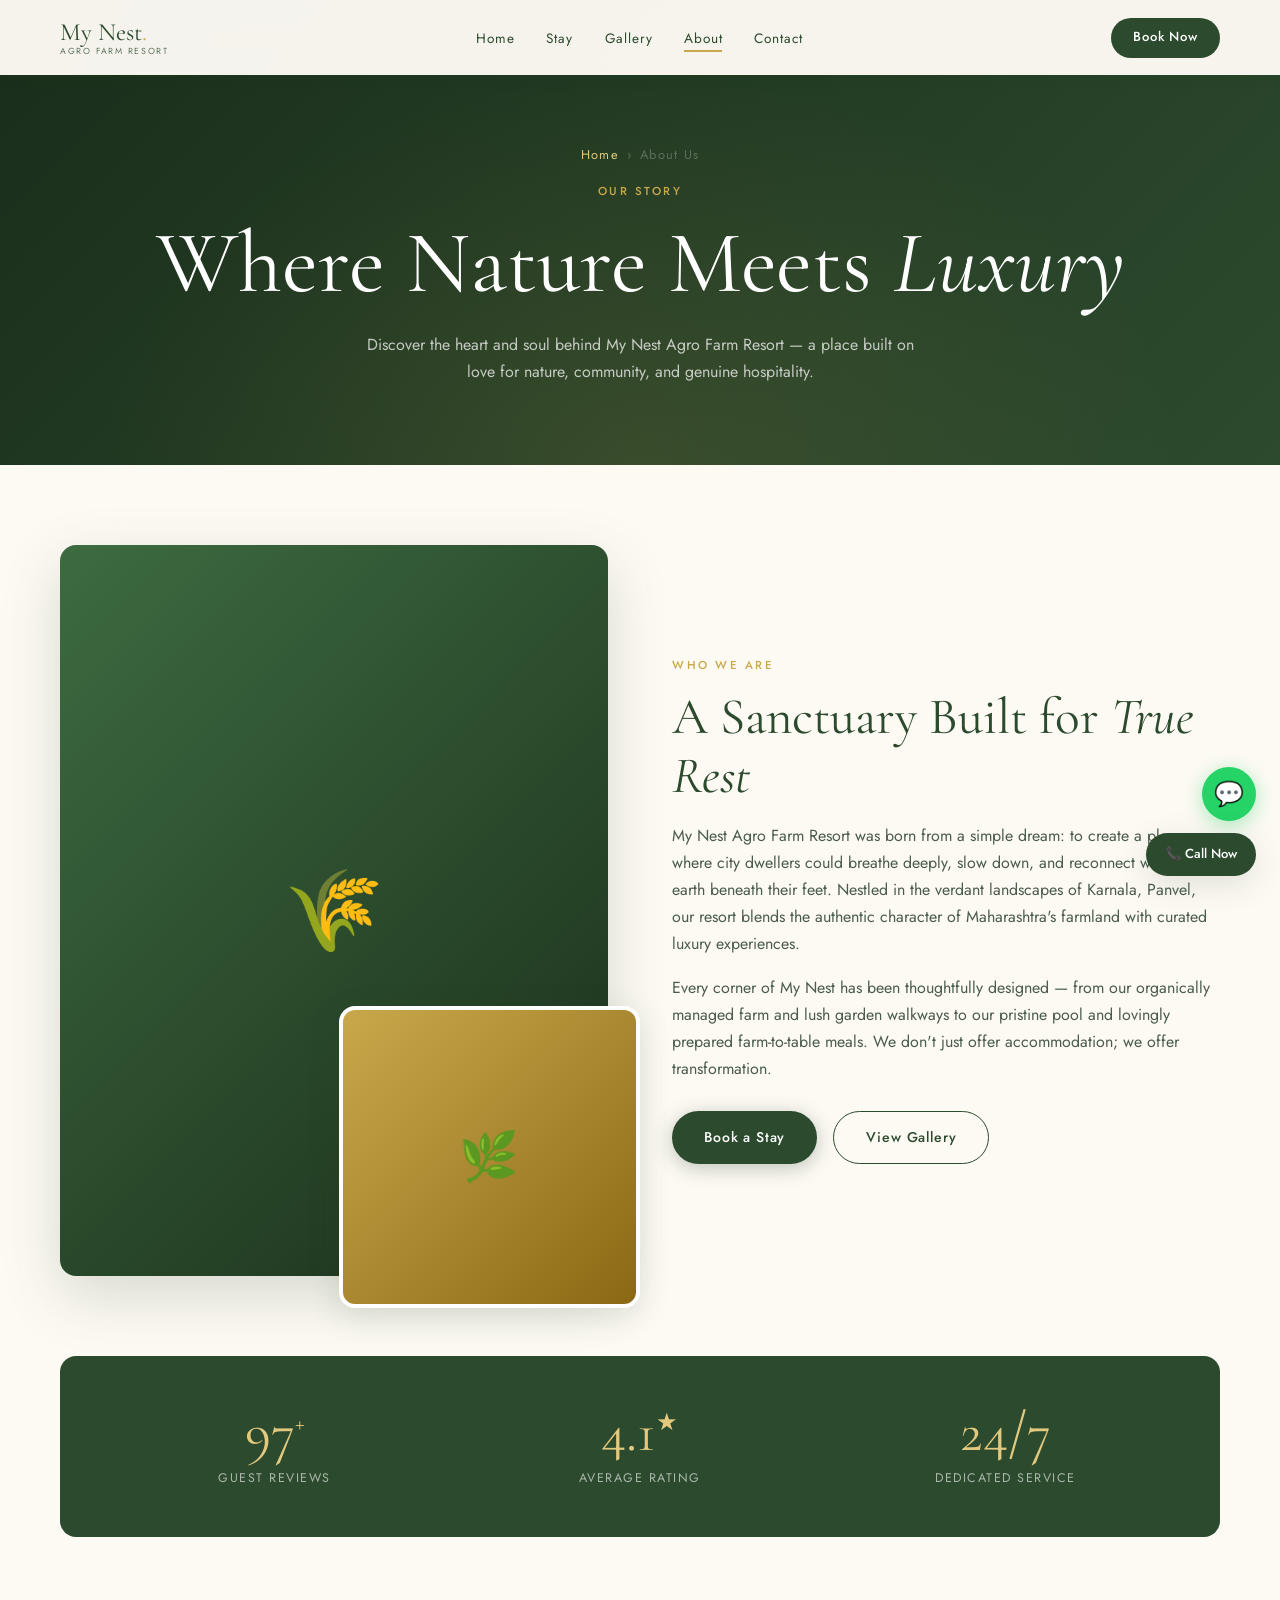
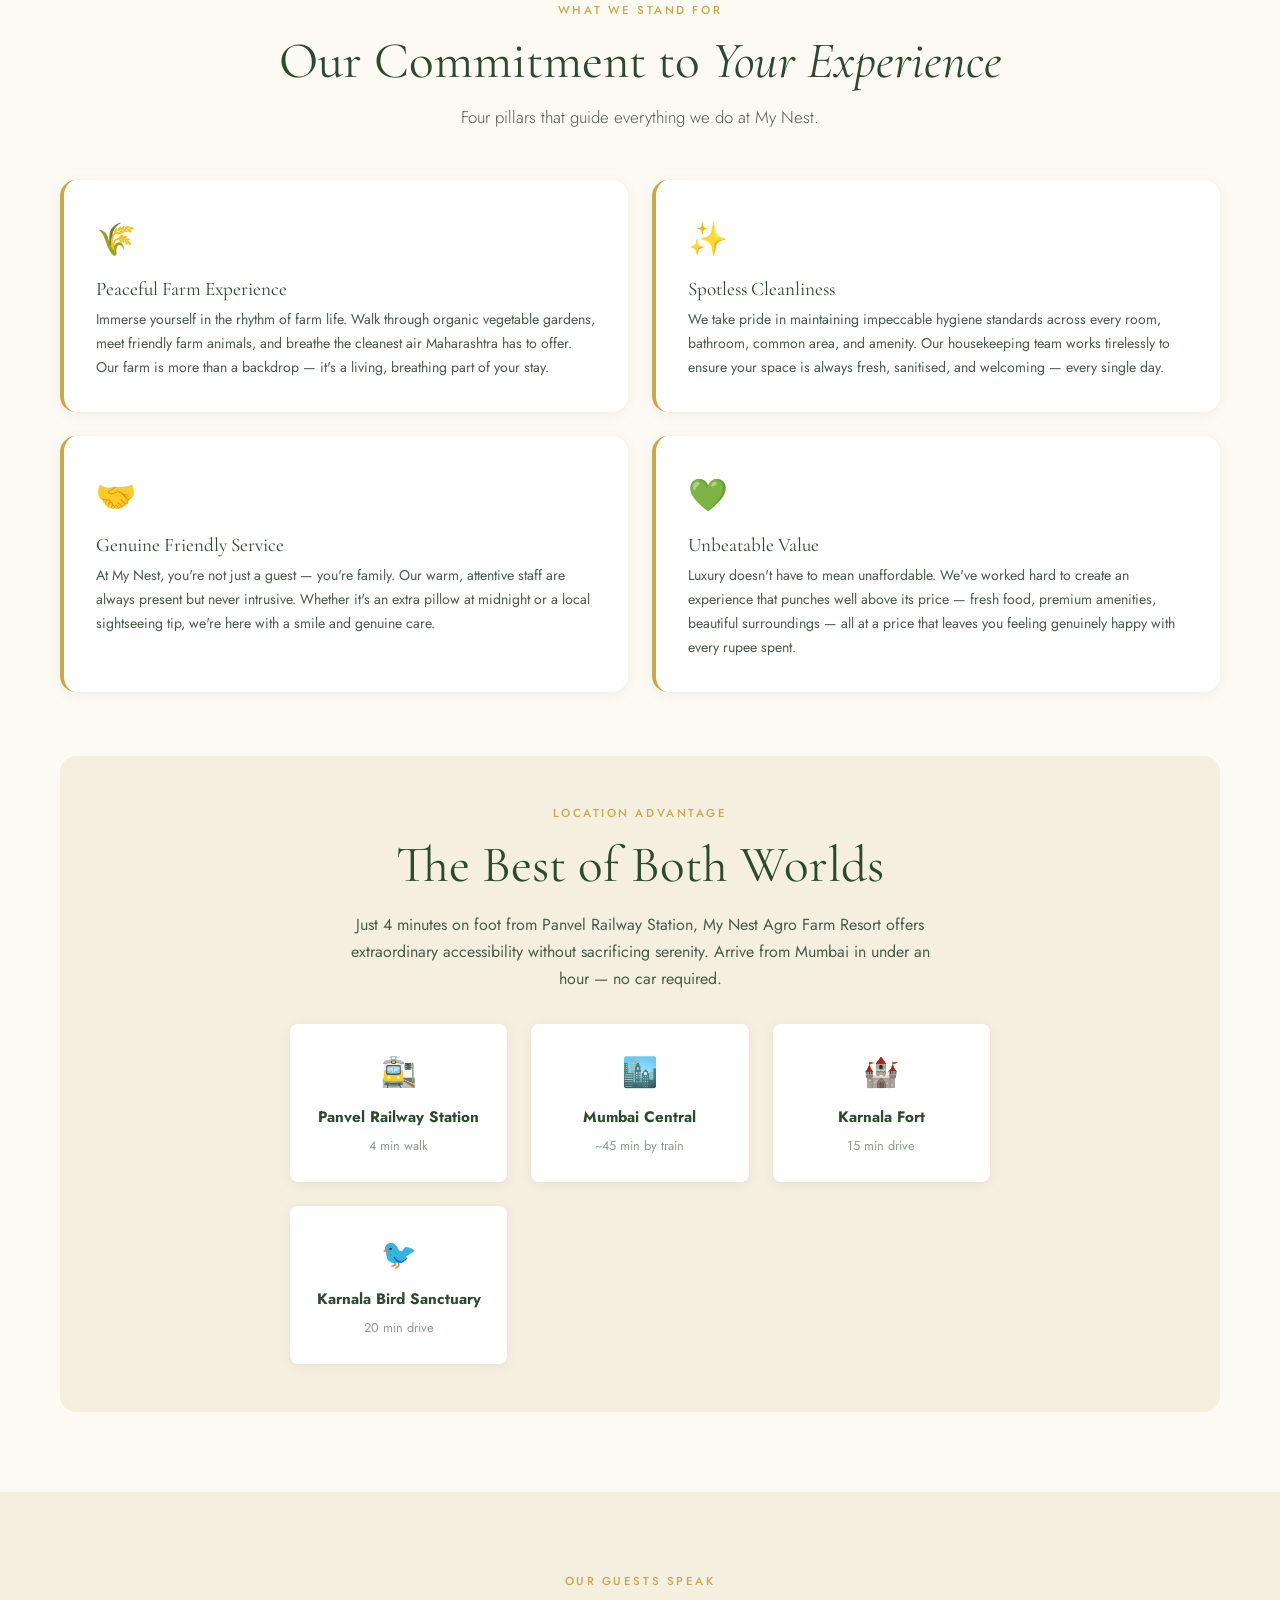
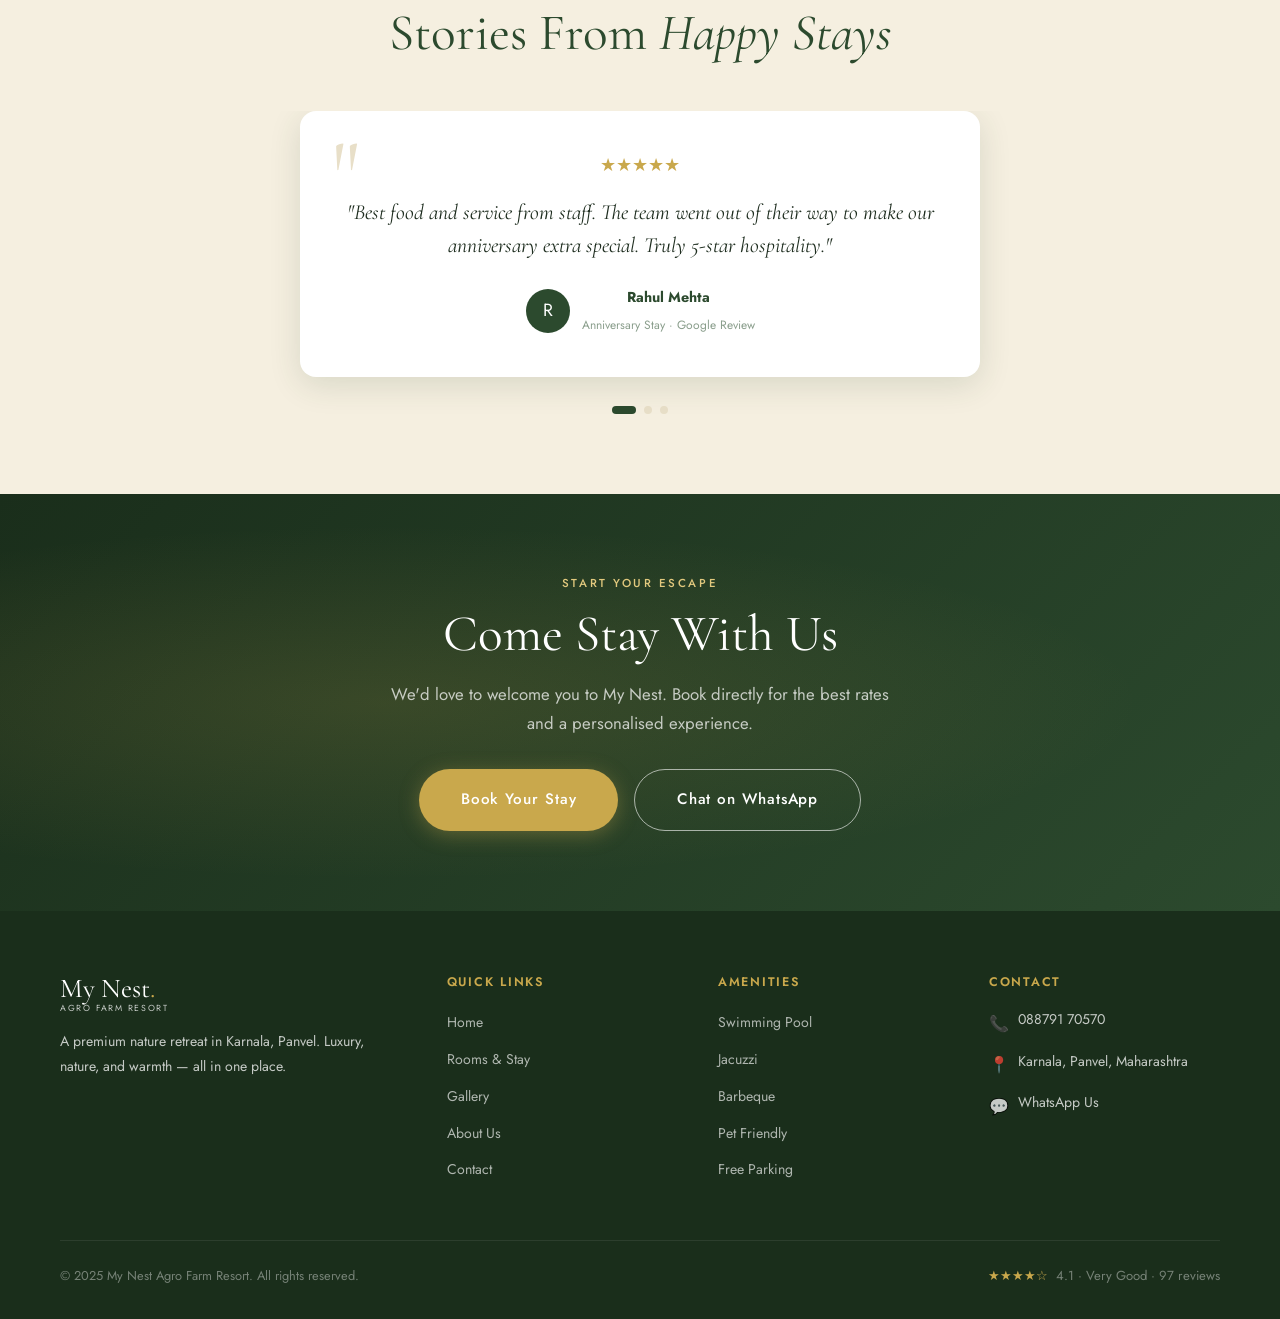
==== about.html @ f6ca7674 "new" ====
<!DOCTYPE html>
<html lang="en">
<head>
  <meta charset="UTF-8" />
  <meta name="viewport" content="width=device-width, initial-scale=1.0" />
  <title>About Us — My Nest Agro Farm Resort</title>
  <meta name="description" content="Learn about My Nest Agro Farm Resort — our story, values, and what makes us the best nature resort near Panvel." />
  <link rel="stylesheet" href="style.css" />
  <link href="https://fonts.googleapis.com/css2?family=Cormorant+Garamond:ital,wght@0,300;0,400;0,600;1,300;1,400&family=Jost:wght@300;400;500;600&display=swap" rel="stylesheet" />
</head>
<body>

<!-- NAVBAR -->
<nav class="navbar light" id="navbar">
  <div class="nav-inner">
    <a href="index.html" class="nav-logo" style="color:var(--forest)">My Nest<span>.</span><small>Agro Farm Resort</small></a>
    <ul class="nav-links">
      <li><a href="index.html" class="nav-link">Home</a></li>
      <li><a href="rooms.html" class="nav-link">Stay</a></li>
      <li><a href="gallery.html" class="nav-link">Gallery</a></li>
      <li><a href="about.html" class="nav-link active">About</a></li>
      <li><a href="contact.html" class="nav-link">Contact</a></li>
    </ul>
    <a href="contact.html" class="nav-cta">Book Now</a>
    <button class="hamburger" aria-label="Menu"><span></span><span></span><span></span></button>
  </div>
</nav>
<div class="nav-overlay"></div>
<nav class="mobile-nav">
  <a href="index.html" class="nav-link">Home</a>
  <a href="rooms.html" class="nav-link">Stay</a>
  <a href="gallery.html" class="nav-link">Gallery</a>
  <a href="about.html" class="nav-link">About</a>
  <a href="contact.html" class="nav-link">Contact</a>
  <a href="contact.html" class="btn btn-gold">Book Now</a>
</nav>

<!-- PAGE HERO -->
<section class="page-hero">
  <div class="container">
    <div class="breadcrumb"><a href="index.html">Home</a><span>›</span><span>About Us</span></div>
    <span class="section-label">Our Story</span>
    <h1>Where Nature Meets <em>Luxury</em></h1>
    <p>Discover the heart and soul behind My Nest Agro Farm Resort — a place built on love for nature, community, and genuine hospitality.</p>
  </div>
</section>

<!-- ABOUT FULL -->
<section class="about-full section">
  <div class="container">

    <!-- Intro -->
    <div class="about-intro-grid">
      <div class="about-img-block fade-in">
        <div class="about-img-stack">
          <div class="img-main-about">🌾</div>
          <div class="img-secondary-about">🌿</div>
        </div>
      </div>
      <div class="fade-in fade-in-delay-1">
        <span class="section-label">Who We Are</span>
        <h2 class="section-title">A Sanctuary Built for <em>True Rest</em></h2>
        <p style="color:var(--text-mid);margin-top:1rem;margin-bottom:1rem">My Nest Agro Farm Resort was born from a simple dream: to create a place where city dwellers could breathe deeply, slow down, and reconnect with the earth beneath their feet. Nestled in the verdant landscapes of Karnala, Panvel, our resort blends the authentic character of Maharashtra's farmland with curated luxury experiences.</p>
        <p style="color:var(--text-mid);margin-bottom:1.8rem">Every corner of My Nest has been thoughtfully designed — from our organically managed farm and lush garden walkways to our pristine pool and lovingly prepared farm-to-table meals. We don't just offer accommodation; we offer transformation.</p>
        <div style="display:flex;gap:1rem;flex-wrap:wrap">
          <a href="contact.html" class="btn btn-primary">Book a Stay</a>
          <a href="gallery.html" class="btn btn-outline" style="border-color:var(--forest);color:var(--forest)">View Gallery</a>
        </div>
      </div>
    </div>

    <!-- Stats -->
    <div class="stats-row fade-in">
      <div class="stat-item">
        <span class="num">97<sup style="font-size:1.5rem">+</sup></span>
        <span class="label">Guest Reviews</span>
      </div>
      <div class="stat-item">
        <span class="num">4.1<sup style="font-size:1.5rem">★</sup></span>
        <span class="label">Average Rating</span>
      </div>
      <div class="stat-item">
        <span class="num">24/7</span>
        <span class="label">Dedicated Service</span>
      </div>
    </div>

    <!-- Our Values -->
    <div style="margin-top:4rem">
      <div class="section-header centered fade-in">
        <span class="section-label">What We Stand For</span>
        <h2 class="section-title">Our Commitment to <em>Your Experience</em></h2>
        <p class="section-subtitle">Four pillars that guide everything we do at My Nest.</p>
      </div>
      <div class="values-grid fade-in" style="margin-top:2.5rem">
        <div class="value-card">
          <span class="value-icon">🌾</span>
          <h3>Peaceful Farm Experience</h3>
          <p>Immerse yourself in the rhythm of farm life. Walk through organic vegetable gardens, meet friendly farm animals, and breathe the cleanest air Maharashtra has to offer. Our farm is more than a backdrop — it's a living, breathing part of your stay.</p>
        </div>
        <div class="value-card">
          <span class="value-icon">✨</span>
          <h3>Spotless Cleanliness</h3>
          <p>We take pride in maintaining impeccable hygiene standards across every room, bathroom, common area, and amenity. Our housekeeping team works tirelessly to ensure your space is always fresh, sanitised, and welcoming — every single day.</p>
        </div>
        <div class="value-card">
          <span class="value-icon">🤝</span>
          <h3>Genuine Friendly Service</h3>
          <p>At My Nest, you're not just a guest — you're family. Our warm, attentive staff are always present but never intrusive. Whether it's an extra pillow at midnight or a local sightseeing tip, we're here with a smile and genuine care.</p>
        </div>
        <div class="value-card">
          <span class="value-icon">💚</span>
          <h3>Unbeatable Value</h3>
          <p>Luxury doesn't have to mean unaffordable. We've worked hard to create an experience that punches well above its price — fresh food, premium amenities, beautiful surroundings — all at a price that leaves you feeling genuinely happy with every rupee spent.</p>
        </div>
      </div>
    </div>

    <!-- Location Highlight -->
    <div style="background:var(--beige);border-radius:var(--radius);padding:3rem;margin-top:4rem;text-align:center;" class="fade-in">
      <span class="section-label">Location Advantage</span>
      <h2 class="section-title" style="margin-bottom:1rem">The Best of Both Worlds</h2>
      <p style="color:var(--text-mid);max-width:580px;margin:0 auto 2rem">Just 4 minutes on foot from Panvel Railway Station, My Nest Agro Farm Resort offers extraordinary accessibility without sacrificing serenity. Arrive from Mumbai in under an hour — no car required.</p>
      <div style="display:grid;grid-template-columns:repeat(auto-fit,minmax(180px,1fr));gap:1.5rem;max-width:700px;margin:0 auto">
        <div style="background:white;border-radius:var(--radius-sm);padding:1.5rem;box-shadow:var(--shadow-sm)">
          <div style="font-size:1.8rem;margin-bottom:0.5rem">🚉</div>
          <strong style="display:block;color:var(--forest);font-size:0.95rem">Panvel Railway Station</strong>
          <span style="font-size:0.8rem;color:var(--text-light)">4 min walk</span>
        </div>
        <div style="background:white;border-radius:var(--radius-sm);padding:1.5rem;box-shadow:var(--shadow-sm)">
          <div style="font-size:1.8rem;margin-bottom:0.5rem">🏙️</div>
          <strong style="display:block;color:var(--forest);font-size:0.95rem">Mumbai Central</strong>
          <span style="font-size:0.8rem;color:var(--text-light)">~45 min by train</span>
        </div>
        <div style="background:white;border-radius:var(--radius-sm);padding:1.5rem;box-shadow:var(--shadow-sm)">
          <div style="font-size:1.8rem;margin-bottom:0.5rem">🏰</div>
          <strong style="display:block;color:var(--forest);font-size:0.95rem">Karnala Fort</strong>
          <span style="font-size:0.8rem;color:var(--text-light)">15 min drive</span>
        </div>
        <div style="background:white;border-radius:var(--radius-sm);padding:1.5rem;box-shadow:var(--shadow-sm)">
          <div style="font-size:1.8rem;margin-bottom:0.5rem">🐦</div>
          <strong style="display:block;color:var(--forest);font-size:0.95rem">Karnala Bird Sanctuary</strong>
          <span style="font-size:0.8rem;color:var(--text-light)">20 min drive</span>
        </div>
      </div>
    </div>

  </div>
</section>

<!-- Testimonials -->
<section class="testimonials section">
  <div class="container">
    <div class="section-header centered fade-in">
      <span class="section-label">Our Guests Speak</span>
      <h2 class="section-title">Stories From <em>Happy Stays</em></h2>
    </div>
    <div class="testimonial-slider fade-in">
      <div class="testimonial-track">
        <div class="testimonial-slide">
          <div class="testimonial-card">
            <div class="testimonial-stars">★★★★★</div>
            <p class="testimonial-text">"Best food and service from staff. The team went out of their way to make our anniversary extra special. Truly 5-star hospitality."</p>
            <div class="testimonial-author"><div class="author-avatar">R</div><div class="author-info"><strong>Rahul Mehta</strong><span>Anniversary Stay · Google Review</span></div></div>
          </div>
        </div>
        <div class="testimonial-slide">
          <div class="testimonial-card">
            <div class="testimonial-stars">★★★★★</div>
            <p class="testimonial-text">"Rooms and washrooms are clean and hygienic. Everything from the bedsheets to the pool water — pristinely maintained. Will recommend to everyone."</p>
            <div class="testimonial-author"><div class="author-avatar">P</div><div class="author-info"><strong>Priya Sharma</strong><span>Weekend Trip · Google Review</span></div></div>
          </div>
        </div>
        <div class="testimonial-slide">
          <div class="testimonial-card">
            <div class="testimonial-stars">★★★★☆</div>
            <p class="testimonial-text">"Worth every bit of money spent. Superb location, great food, relaxing pool. Our family had the best weekend in a long time!"</p>
            <div class="testimonial-author"><div class="author-avatar">A</div><div class="author-info"><strong>Amit Kulkarni</strong><span>Family Getaway · Google Review</span></div></div>
          </div>
        </div>
      </div>
      <div class="testimonial-dots">
        <button class="t-dot active"></button>
        <button class="t-dot"></button>
        <button class="t-dot"></button>
      </div>
    </div>
  </div>
</section>

<!-- CTA -->
<section class="cta-banner">
  <div class="container" style="position:relative;z-index:1;text-align:center;">
    <span class="section-label" style="color:var(--gold-light)">Start Your Escape</span>
    <h2 class="section-title">Come Stay With Us</h2>
    <p>We'd love to welcome you to My Nest. Book directly for the best rates and a personalised experience.</p>
    <div class="cta-btns" style="display:flex;gap:1rem;justify-content:center;flex-wrap:wrap;margin-top:1.5rem;">
      <a href="contact.html" class="btn btn-gold btn-lg">Book Your Stay</a>
      <a href="#" class="btn btn-outline btn-lg" data-wa>Chat on WhatsApp</a>
    </div>
  </div>
</section>

<!-- FOOTER -->
<footer class="footer">
  <div class="container">
    <div class="footer-grid">
      <div class="footer-brand">
        <div class="nav-logo">My Nest<span style="color:var(--gold)">.</span><small>Agro Farm Resort</small></div>
        <p>A premium nature retreat in Karnala, Panvel. Luxury, nature, and warmth — all in one place.</p>
      </div>
      <div class="footer-col"><h5>Quick Links</h5><ul><li><a href="index.html">Home</a></li><li><a href="rooms.html">Rooms &amp; Stay</a></li><li><a href="gallery.html">Gallery</a></li><li><a href="about.html">About Us</a></li><li><a href="contact.html">Contact</a></li></ul></div>
      <div class="footer-col"><h5>Amenities</h5><ul><li><a href="#">Swimming Pool</a></li><li><a href="#">Jacuzzi</a></li><li><a href="#">Barbeque</a></li><li><a href="#">Pet Friendly</a></li><li><a href="#">Free Parking</a></li></ul></div>
      <div class="footer-col">
        <h5>Contact</h5>
        <div class="footer-contact-item"><span class="icon">📞</span><span><a href="tel:+918879170570" style="color:rgba(255,255,255,0.75)">088791 70570</a></span></div>
        <div class="footer-contact-item"><span class="icon">📍</span><span>Karnala, Panvel, Maharashtra</span></div>
        <div class="footer-contact-item"><span class="icon">💬</span><span><a href="#" data-wa style="color:rgba(255,255,255,0.75)">WhatsApp Us</a></span></div>
      </div>
    </div>
    <div class="footer-bottom">
      <span>© 2025 My Nest Agro Farm Resort. All rights reserved.</span>
      <div class="footer-rating"><span>★★★★☆</span><span style="color:rgba(255,255,255,0.4)">4.1 · Very Good · 97 reviews</span></div>
    </div>
  </div>
</footer>

<div class="float-btns">
  <div class="float-wa" data-wa title="Chat on WhatsApp">💬</div>
  <div class="float-call" data-call>📞 Call Now</div>
</div>

<script src="script.js"></script>
</body>
</html>
---- style.css ----
/* ============================================================
   MY NEST AGRO FARM RESORT — Premium Stylesheet
   Theme: Luxury Nature | Palette: Forest Green, Warm Beige, Ivory
   ============================================================ */

@import url('https://fonts.googleapis.com/css2?family=Cormorant+Garamond:ital,wght@0,300;0,400;0,600;1,300;1,400&family=Jost:wght@300;400;500;600&display=swap');

/* ─── CSS Variables ─── */
:root {
  --forest: #2C4A2E;
  --forest-dark: #1a2e1b;
  --forest-light: #3d6b40;
  --sage: #6B8F71;
  --sage-light: #a8c5aa;
  --beige: #F5EFE0;
  --beige-dark: #e8dfc8;
  --ivory: #FDFAF4;
  --gold: #C9A84C;
  --gold-light: #e2c97e;
  --text-dark: #1E2D1F;
  --text-mid: #4a5c4b;
  --text-light: #8a9e8c;
  --white: #ffffff;
  --shadow-sm: 0 2px 12px rgba(44,74,46,0.08);
  --shadow-md: 0 8px 32px rgba(44,74,46,0.14);
  --shadow-lg: 0 20px 60px rgba(44,74,46,0.18);
  --radius: 16px;
  --radius-sm: 8px;
  --transition: 0.35s cubic-bezier(0.4,0,0.2,1);
  --font-display: 'Cormorant Garamond', Georgia, serif;
  --font-body: 'Jost', sans-serif;
}

/* ─── Reset & Base ─── */
*, *::before, *::after { box-sizing: border-box; margin: 0; padding: 0; }
html { scroll-behavior: smooth; font-size: 16px; }
body {
  font-family: var(--font-body);
  color: var(--text-dark);
  background: var(--ivory);
  line-height: 1.7;
  overflow-x: hidden;
}
img { max-width: 100%; height: auto; display: block; }
a { text-decoration: none; color: inherit; }
ul { list-style: none; }

/* ─── Typography ─── */
h1,h2,h3,h4,h5 { font-family: var(--font-display); font-weight: 400; line-height: 1.15; }
h1 { font-size: clamp(2.8rem, 7vw, 5.5rem); }
h2 { font-size: clamp(2rem, 4.5vw, 3.2rem); }
h3 { font-size: clamp(1.4rem, 3vw, 2rem); }
.section-label {
  font-family: var(--font-body);
  font-weight: 500;
  font-size: 0.72rem;
  letter-spacing: 0.22em;
  text-transform: uppercase;
  color: var(--gold);
  display: block;
  margin-bottom: 0.75rem;
}
.section-title { color: var(--forest); }
.section-subtitle {
  font-size: 1.05rem;
  color: var(--text-mid);
  font-weight: 300;
  margin-top: 0.75rem;
  max-width: 560px;
}

/* ─── Layout ─── */
.container { max-width: 1200px; margin: 0 auto; padding: 0 1.25rem; }
.section { padding: 5rem 0; }
.section-header { margin-bottom: 3rem; }
.section-header.centered { text-align: center; }
.section-header.centered .section-subtitle { margin: 0.75rem auto 0; }

/* ─── Buttons ─── */
.btn {
  display: inline-flex;
  align-items: center;
  gap: 0.5rem;
  padding: 0.85rem 2rem;
  border-radius: 50px;
  font-family: var(--font-body);
  font-weight: 500;
  font-size: 0.88rem;
  letter-spacing: 0.06em;
  cursor: pointer;
  border: none;
  transition: all var(--transition);
  white-space: nowrap;
}
.btn-primary {
  background: var(--forest);
  color: var(--white);
  box-shadow: 0 4px 20px rgba(44,74,46,0.3);
}
.btn-primary:hover { background: var(--forest-dark); transform: translateY(-2px); box-shadow: 0 8px 28px rgba(44,74,46,0.38); }
.btn-outline {
  background: transparent;
  color: var(--white);
  border: 1.5px solid rgba(255,255,255,0.6);
}
.btn-outline:hover { background: rgba(255,255,255,0.12); border-color: white; }
.btn-gold {
  background: var(--gold);
  color: var(--white);
  box-shadow: 0 4px 20px rgba(201,168,76,0.35);
}
.btn-gold:hover { background: #b8962e; transform: translateY(-2px); box-shadow: 0 8px 28px rgba(201,168,76,0.45); }
.btn-sm { padding: 0.6rem 1.4rem; font-size: 0.82rem; }
.btn-lg { padding: 1.05rem 2.6rem; font-size: 0.95rem; }

/* ─── Navbar ─── */
.navbar {
  position: fixed; top: 0; left: 0; right: 0; z-index: 1000;
  padding: 1.1rem 0;
  transition: all var(--transition);
}
.navbar.scrolled {
  background: rgba(26,46,27,0.97);
  backdrop-filter: blur(14px);
  padding: 0.7rem 0;
  box-shadow: 0 4px 24px rgba(0,0,0,0.22);
}
.navbar.light {
  background: rgba(253,250,244,0.97);
  backdrop-filter: blur(14px);
  box-shadow: 0 2px 14px rgba(44,74,46,0.08);
}
.navbar.light .nav-logo, .navbar.light .nav-link { color: var(--forest); }
.navbar.light .nav-cta { background: var(--forest); color: white; }
.nav-inner {
  display: flex;
  align-items: center;
  justify-content: space-between;
  max-width: 1200px;
  margin: 0 auto;
  padding: 0 1.25rem;
}
.nav-logo {
  font-family: var(--font-display);
  font-size: 1.55rem;
  color: var(--white);
  line-height: 1;
}
.nav-logo span { color: var(--gold); }
.nav-logo small { display: block; font-size: 0.55rem; letter-spacing: 0.18em; text-transform: uppercase; opacity: 0.75; margin-top: 2px; font-family: var(--font-body); }
.nav-links {
  display: flex;
  align-items: center;
  gap: 2rem;
}
.nav-link {
  color: rgba(255,255,255,0.88);
  font-size: 0.85rem;
  letter-spacing: 0.06em;
  font-weight: 400;
  transition: color var(--transition);
  position: relative;
}
.nav-link::after {
  content: '';
  position: absolute; bottom: -4px; left: 0; right: 0;
  height: 1.5px; background: var(--gold);
  transform: scaleX(0); transition: transform var(--transition);
}
.nav-link:hover, .nav-link.active { color: var(--gold); }
.nav-link:hover::after, .nav-link.active::after { transform: scaleX(1); }
.nav-cta {
  background: var(--gold);
  color: var(--white);
  padding: 0.55rem 1.4rem;
  border-radius: 50px;
  font-size: 0.82rem;
  font-weight: 500;
  letter-spacing: 0.06em;
  transition: all var(--transition);
}
.nav-cta:hover { background: var(--gold-light); transform: translateY(-1px); }
.hamburger {
  display: none;
  width: 30px;
  height: 20px;
  position: relative;
  background: transparent;
  border: none;
  cursor: pointer;
  z-index: 1001;
  padding: 0;
}
.hamburger span {
  display: block;
  position: absolute;
  height: 2px;
  width: 100%;
  background: var(--white);
  border-radius: 2px;
  opacity: 1;
  left: 0;
  transform: rotate(0deg);
  transition: .25s ease-in-out;
}
.hamburger span:nth-child(1) { top: 0px; }
.hamburger span:nth-child(2) { top: 9px; }
.hamburger span:nth-child(3) { top: 18px; }
.navbar.light .hamburger span { background: var(--forest); }
.hamburger.open span:nth-child(1) { top: 9px; transform: rotate(135deg); background: var(--white); }
.hamburger.open span:nth-child(2) { opacity: 0; left: -60px; }
.hamburger.open span:nth-child(3) { top: 9px; transform: rotate(-135deg); background: var(--white); }

/* Mobile Nav */
.mobile-nav {
  display: none;
  position: fixed; top: 0; right: 0; bottom: 0; width: min(300px, 85vw);
  background: var(--forest-dark);
  z-index: 999;
  padding: 6rem 2.5rem 2rem;
  transform: translateX(100%);
  transition: transform var(--transition);
  box-shadow: -8px 0 40px rgba(0,0,0,0.3);
}
.mobile-nav.open { transform: translateX(0); }
.mobile-nav .nav-link {
  display: block;
  font-size: 1.4rem;
  font-family: var(--font-display);
  padding: 0.75rem 0;
  border-bottom: 1px solid rgba(255,255,255,0.08);
  color: rgba(255,255,255,0.88);
}
.mobile-nav .btn { margin-top: 1.5rem; width: 100%; justify-content: center; }
.nav-overlay {
  display: none;
  position: fixed; inset: 0;
  background: rgba(0,0,0,0.55);
  z-index: 998;
}
.nav-overlay.open { display: block; }

/* ─── Hero ─── */
.hero {
  position: relative;
  min-height: 100svh;
  display: flex;
  align-items: center;
  overflow: hidden;
}
.hero-bg {
  position: absolute; inset: 0;
  background: linear-gradient(135deg, #1a2e1b 0%, #2c4a2e 50%, #3d5e3f 100%);
  z-index: 0;
}
.hero-bg::after {
  content: '';
  position: absolute; inset: 0;
  background: url("data:image/svg+xml,%3Csvg width='60' height='60' viewBox='0 0 60 60' xmlns='http://www.w3.org/2000/svg'%3E%3Cg fill='none' fill-rule='evenodd'%3E%3Cg fill='%23ffffff' fill-opacity='0.02'%3E%3Cpath d='M36 34v-4h-2v4h-4v2h4v4h2v-4h4v-2h-4zm0-30V0h-2v4h-4v2h4v4h2V6h4V4h-4zM6 34v-4H4v4H0v2h4v4h2v-4h4v-2H6zM6 4V0H4v4H0v2h4v4h2V6h4V4H6z'/%3E%3C/g%3E%3C/g%3E%3C/svg%3E");
}
.hero-img {
  position: absolute; inset: 0;
  background: linear-gradient(to bottom right, rgba(26,46,27,0.55), rgba(44,74,46,0.4));
  z-index: 1;
}
/* Simulated scenic bg using CSS gradient */
.hero-scenic {
  position: absolute; inset: 0;
  background-image: linear-gradient(to bottom, rgba(26,46,27,0.4), rgba(26,46,27,0.7)), url('assets/hero.jpg');
  background-size: cover;
  background-position: center;
  background-repeat: no-repeat;
  z-index: 0;
}
.hero-content {
  position: relative; z-index: 2;
  max-width: 1200px; margin: 0 auto;
  padding: 7rem 1.25rem 4rem;
  color: var(--white);
}
.hero-tag {
  display: inline-flex;
  align-items: center;
  gap: 0.5rem;
  background: rgba(255,255,255,0.1);
  border: 1px solid rgba(255,255,255,0.2);
  padding: 0.4rem 1rem;
  border-radius: 50px;
  font-size: 0.75rem;
  letter-spacing: 0.18em;
  text-transform: uppercase;
  margin-bottom: 1.5rem;
  backdrop-filter: blur(8px);
  animation: fadeInDown 0.8s ease both;
}
.hero-tag::before { content: '✦'; color: var(--gold); font-size: 0.7rem; }
.hero h1 {
  color: var(--white);
  margin-bottom: 0.5rem;
  animation: fadeInUp 0.9s ease 0.1s both;
}
.hero h1 em { color: var(--gold-light); font-style: italic; }
.hero-sub {
  font-size: clamp(1rem, 2.5vw, 1.25rem);
  color: rgba(255,255,255,0.8);
  font-weight: 300;
  margin-bottom: 2.2rem;
  max-width: 540px;
  animation: fadeInUp 0.9s ease 0.2s both;
}
.hero-ctas {
  display: flex;
  flex-wrap: wrap;
  gap: 1rem;
  animation: fadeInUp 0.9s ease 0.3s both;
}
.hero-stats {
  display: flex;
  gap: 2rem;
  margin-top: 3.5rem;
  flex-wrap: wrap;
  animation: fadeInUp 0.9s ease 0.4s both;
}
.hero-stat { text-align: center; }
.hero-stat strong { display: block; font-family: var(--font-display); font-size: 2rem; color: var(--gold-light); }
.hero-stat span { font-size: 0.78rem; letter-spacing: 0.1em; text-transform: uppercase; color: rgba(255,255,255,0.65); }
.hero-scroll {
  position: absolute; bottom: 2rem; left: 50%;
  transform: translateX(-50%);
  z-index: 2;
  display: flex; flex-direction: column; align-items: center; gap: 0.4rem;
  color: rgba(255,255,255,0.6);
  font-size: 0.7rem; letter-spacing: 0.15em; text-transform: uppercase;
  animation: bounce 2s ease infinite;
}
.scroll-line { width: 1px; height: 40px; background: linear-gradient(to bottom, rgba(255,255,255,0.5), transparent); }

/* ─── About Preview ─── */
.about-preview {
  background: var(--beige);
}
.about-grid {
  display: grid;
  grid-template-columns: 1fr 1fr;
  gap: 4rem;
  align-items: center;
}
.about-visual {
  position: relative;
}
.about-img-main {
  width: 100%;
  aspect-ratio: 4/5;
  border-radius: var(--radius);
  background: linear-gradient(135deg, #3d6b40, #2c4a2e);
  overflow: hidden;
  box-shadow: var(--shadow-lg);
}
.about-img-main .img-placeholder {
  width: 100%; height: 100%;
  display: flex; align-items: center; justify-content: center;
  font-size: 5rem;
  background: linear-gradient(145deg, #3d6b40 0%, #2c4a2e 60%, #1a2e1b 100%);
}
.about-badge {
  position: absolute; bottom: -1.5rem; right: -1.5rem;
  background: var(--gold);
  color: white;
  padding: 1.2rem 1.5rem;
  border-radius: var(--radius);
  text-align: center;
  box-shadow: var(--shadow-md);
}
.about-badge strong { display: block; font-family: var(--font-display); font-size: 2.2rem; line-height: 1; }
.about-badge span { font-size: 0.75rem; letter-spacing: 0.1em; text-transform: uppercase; opacity: 0.9; }
.about-content { padding: 1rem 0; }
.about-features {
  display: grid; grid-template-columns: 1fr 1fr;
  gap: 1rem; margin: 2rem 0;
}
.about-feat {
  display: flex; gap: 0.75rem; align-items: flex-start;
  padding: 1rem;
  background: white;
  border-radius: var(--radius-sm);
  box-shadow: var(--shadow-sm);
}
.about-feat-icon { font-size: 1.5rem; flex-shrink: 0; }
.about-feat h4 { font-family: var(--font-body); font-size: 0.88rem; font-weight: 600; color: var(--forest); margin-bottom: 0.2rem; }
.about-feat p { font-size: 0.78rem; color: var(--text-light); }

/* ─── Featured Rooms Preview ─── */
.rooms-preview { background: var(--ivory); }
.rooms-grid {
  display: grid;
  grid-template-columns: repeat(3, 1fr);
  gap: 1.5rem;
  margin-top: 2rem;
}
.room-card {
  background: white;
  border-radius: var(--radius);
  overflow: hidden;
  box-shadow: var(--shadow-sm);
  transition: all var(--transition);
  cursor: pointer;
}
.room-card:hover { transform: translateY(-6px); box-shadow: var(--shadow-md); }
.room-thumb {
  aspect-ratio: 4/3;
  overflow: hidden;
  position: relative;
}
.room-thumb .img-ph {
  width: 100%; height: 100%;
  display: flex; align-items: center; justify-content: center;
  font-size: 3rem;
  transition: transform 0.5s ease;
}
.room-card:hover .img-ph { transform: scale(1.06); }
.room-badge {
  position: absolute; top: 0.8rem; left: 0.8rem;
  background: var(--gold);
  color: white;
  font-size: 0.68rem;
  letter-spacing: 0.1em;
  text-transform: uppercase;
  padding: 0.3rem 0.8rem;
  border-radius: 50px;
  font-family: var(--font-body);
  font-weight: 500;
}
.room-info { padding: 1.4rem; }
.room-info h3 { font-size: 1.2rem; color: var(--forest); margin-bottom: 0.4rem; }
.room-info p { font-size: 0.85rem; color: var(--text-mid); margin-bottom: 1rem; }
.room-meta {
  display: flex; gap: 1rem; flex-wrap: wrap;
  margin-bottom: 1rem;
}
.room-meta span {
  display: flex; align-items: center; gap: 0.3rem;
  font-size: 0.78rem; color: var(--text-light);
}

/* ─── Amenities ─── */
.amenities { background: var(--forest); }
.amenities .section-label { color: var(--gold-light); }
.amenities .section-title { color: var(--white); }
.amenities .section-subtitle { color: rgba(255,255,255,0.65); }
.amenities-grid {
  display: grid;
  grid-template-columns: repeat(4, 1fr);
  gap: 1.5rem;
  margin-top: 2.5rem;
}
.amenity-card {
  background: rgba(255,255,255,0.06);
  border: 1px solid rgba(255,255,255,0.1);
  border-radius: var(--radius);
  padding: 1.8rem 1.2rem;
  text-align: center;
  transition: all var(--transition);
  backdrop-filter: blur(8px);
}
.amenity-card:hover {
  background: rgba(255,255,255,0.12);
  transform: translateY(-4px);
  border-color: rgba(201,168,76,0.4);
}
.amenity-icon { font-size: 2rem; margin-bottom: 0.8rem; display: block; }
.amenity-card h4 { font-family: var(--font-body); font-size: 0.88rem; font-weight: 500; color: rgba(255,255,255,0.9); }
.amenity-card p { font-size: 0.75rem; color: rgba(255,255,255,0.5); margin-top: 0.3rem; }

/* ─── Testimonials ─── */
.testimonials { background: var(--beige); overflow: hidden; }
.testimonial-slider { position: relative; overflow: hidden; margin-top: 2.5rem; }
.testimonial-track {
  display: flex;
  transition: transform 0.55s cubic-bezier(0.4,0,0.2,1);
}
.testimonial-slide {
  min-width: 100%;
  padding: 0 1rem;
  display: flex;
  justify-content: center;
}
.testimonial-card {
  background: white;
  border-radius: var(--radius);
  padding: 2.5rem;
  max-width: 680px;
  width: 100%;
  box-shadow: var(--shadow-md);
  text-align: center;
  position: relative;
}
.testimonial-card::before {
  content: '"';
  position: absolute; top: 1rem; left: 2rem;
  font-family: var(--font-display);
  font-size: 6rem;
  color: var(--beige-dark);
  line-height: 1;
}
.testimonial-stars { color: var(--gold); font-size: 1.1rem; margin-bottom: 1rem; }
.testimonial-text {
  font-family: var(--font-display);
  font-size: 1.35rem;
  font-style: italic;
  color: var(--text-dark);
  line-height: 1.5;
  margin-bottom: 1.5rem;
}
.testimonial-author { display: flex; align-items: center; justify-content: center; gap: 0.75rem; }
.author-avatar {
  width: 44px; height: 44px;
  border-radius: 50%;
  background: var(--forest);
  display: flex; align-items: center; justify-content: center;
  font-size: 1.1rem; color: white;
}
.author-info strong { display: block; font-size: 0.9rem; color: var(--forest); }
.author-info span { font-size: 0.75rem; color: var(--text-light); }
.testimonial-dots {
  display: flex; justify-content: center; gap: 0.5rem; margin-top: 1.8rem;
}
.t-dot {
  width: 8px; height: 8px;
  border-radius: 50%;
  background: var(--beige-dark);
  cursor: pointer;
  transition: all var(--transition);
  border: none;
}
.t-dot.active { background: var(--forest); width: 24px; border-radius: 4px; }

/* ─── CTA Banner ─── */
.cta-banner {
  background: linear-gradient(135deg, var(--forest-dark) 0%, var(--forest) 100%);
  padding: 5rem 0;
  text-align: center;
  position: relative;
  overflow: hidden;
}
.cta-banner::before {
  content: '';
  position: absolute; inset: 0;
  background: radial-gradient(ellipse at 30% 50%, rgba(201,168,76,0.15), transparent 60%);
}
.cta-banner .section-title { color: white; }
.cta-banner p { color: rgba(255,255,255,0.72); font-size: 1.05rem; margin: 1rem auto 2rem; max-width: 500px; }
.cta-banner .cta-btns { display: flex; gap: 1rem; justify-content: center; flex-wrap: wrap; }

/* ─── Footer ─── */
.footer {
  background: var(--forest-dark);
  color: rgba(255,255,255,0.75);
  padding: 4rem 0 2rem;
}
.footer-grid {
  display: grid;
  grid-template-columns: 1.5fr 1fr 1fr 1fr;
  gap: 2.5rem;
  margin-bottom: 3rem;
}
.footer-brand .nav-logo { color: white; font-size: 1.7rem; margin-bottom: 1rem; }
.footer-brand p { font-size: 0.88rem; line-height: 1.8; }
.footer-col h5 { font-family: var(--font-body); font-size: 0.78rem; letter-spacing: 0.14em; text-transform: uppercase; color: var(--gold); margin-bottom: 1.2rem; font-weight: 600; }
.footer-col ul li { margin-bottom: 0.6rem; }
.footer-col a { font-size: 0.88rem; color: rgba(255,255,255,0.65); transition: color var(--transition); }
.footer-col a:hover { color: var(--gold-light); }
.footer-contact-item { display: flex; gap: 0.6rem; align-items: flex-start; margin-bottom: 0.8rem; font-size: 0.88rem; }
.footer-contact-item .icon { font-size: 1rem; flex-shrink: 0; margin-top: 0.1rem; }
.footer-bottom {
  border-top: 1px solid rgba(255,255,255,0.08);
  padding-top: 1.5rem;
  display: flex;
  justify-content: space-between;
  align-items: center;
  flex-wrap: wrap;
  gap: 0.5rem;
  font-size: 0.8rem;
  color: rgba(255,255,255,0.4);
}
.footer-rating {
  display: flex; align-items: center; gap: 0.5rem;
  color: var(--gold);
  font-size: 0.82rem;
}

/* ─── Floating Buttons ─── */
.float-btns {
  position: fixed; bottom: 1.5rem; right: 1.5rem;
  z-index: 900;
  display: flex; flex-direction: column; gap: 0.75rem;
  align-items: flex-end;
}
.float-wa {
  width: 54px; height: 54px;
  background: #25D366;
  border-radius: 50%;
  display: flex; align-items: center; justify-content: center;
  font-size: 1.5rem;
  box-shadow: 0 4px 20px rgba(37,211,102,0.4);
  transition: all var(--transition);
  cursor: pointer;
  animation: pulse-green 2.5s ease infinite;
}
.float-wa:hover { transform: scale(1.1); box-shadow: 0 6px 28px rgba(37,211,102,0.55); }
.float-call {
  background: var(--forest);
  color: white;
  display: flex; align-items: center; gap: 0.5rem;
  padding: 0.65rem 1.2rem;
  border-radius: 50px;
  font-size: 0.82rem;
  font-weight: 500;
  box-shadow: var(--shadow-md);
  cursor: pointer;
  transition: all var(--transition);
}
.float-call:hover { background: var(--forest-light); transform: scale(1.04); }

/* ─── Page Hero (sub-pages) ─── */
.page-hero {
  padding: 9rem 0 5rem;
  background: linear-gradient(135deg, var(--forest-dark), var(--forest));
  text-align: center;
  color: white;
  position: relative;
  overflow: hidden;
}
.page-hero::after {
  content: '';
  position: absolute; inset: 0;
  background: radial-gradient(ellipse at 50% 100%, rgba(201,168,76,0.12), transparent 60%);
}
.page-hero > * { position: relative; z-index: 1; }
.page-hero h1 { color: white; }
.page-hero p { color: rgba(255,255,255,0.72); max-width: 560px; margin: 1rem auto 0; }
.breadcrumb {
  display: flex; align-items: center; justify-content: center; gap: 0.5rem;
  font-size: 0.8rem; letter-spacing: 0.1em;
  color: rgba(255,255,255,0.5);
  margin-bottom: 1rem;
}
.breadcrumb a { color: var(--gold-light); }
.breadcrumb span { opacity: 0.5; }

/* ─── Rooms Page ─── */
.rooms-list { background: var(--ivory); }
.room-full-card {
  background: white;
  border-radius: var(--radius);
  overflow: hidden;
  box-shadow: var(--shadow-sm);
  margin-bottom: 2.5rem;
  display: grid;
  grid-template-columns: 1fr 1fr;
  transition: box-shadow var(--transition);
}
.room-full-card:hover { box-shadow: var(--shadow-md); }
.room-full-card:nth-child(even) { direction: rtl; }
.room-full-card:nth-child(even) > * { direction: ltr; }
.room-slider-wrap { position: relative; overflow: hidden; min-height: 340px; }
.room-slider { display: flex; transition: transform 0.5s ease; height: 100%; }
.room-slide {
  min-width: 100%; height: 100%;
  display: flex; align-items: center; justify-content: center;
  font-size: 4rem;
}
.slider-btn {
  position: absolute; top: 50%; transform: translateY(-50%);
  background: rgba(255,255,255,0.9);
  border: none; border-radius: 50%;
  width: 38px; height: 38px;
  cursor: pointer;
  font-size: 0.9rem;
  box-shadow: var(--shadow-sm);
  transition: all var(--transition);
  display: flex; align-items: center; justify-content: center;
  z-index: 5;
}
.slider-btn:hover { background: white; box-shadow: var(--shadow-md); }
.slider-prev { left: 0.75rem; }
.slider-next { right: 0.75rem; }
.room-full-info { padding: 2.5rem; }
.room-full-info .room-type {
  font-size: 0.72rem; letter-spacing: 0.18em; text-transform: uppercase;
  color: var(--gold); font-weight: 600; margin-bottom: 0.5rem; display: block;
}
.room-full-info h2 { color: var(--forest); margin-bottom: 0.75rem; font-size: 1.9rem; }
.room-full-info p { color: var(--text-mid); margin-bottom: 1.5rem; font-size: 0.95rem; }
.room-features-list {
  display: grid; grid-template-columns: 1fr 1fr;
  gap: 0.6rem; margin-bottom: 1.8rem;
}
.room-features-list li {
  display: flex; align-items: center; gap: 0.5rem;
  font-size: 0.85rem; color: var(--text-mid);
}
.room-features-list li::before { content: '✓'; color: var(--gold); font-weight: 700; flex-shrink: 0; }
.room-price {
  display: flex; align-items: baseline; gap: 0.4rem;
  margin-bottom: 1.5rem;
}
.room-price strong { font-family: var(--font-display); font-size: 2rem; color: var(--forest); }
.room-price span { font-size: 0.82rem; color: var(--text-light); }
.room-ctas { display: flex; gap: 0.75rem; flex-wrap: wrap; }

/* ─── Gallery ─── */
.gallery-section { background: var(--ivory); }
.gallery-filters {
  display: flex; gap: 0.75rem; flex-wrap: wrap;
  margin-bottom: 2rem;
}
.filter-btn {
  padding: 0.5rem 1.3rem;
  border-radius: 50px;
  border: 1.5px solid var(--beige-dark);
  background: white;
  font-family: var(--font-body);
  font-size: 0.82rem;
  cursor: pointer;
  transition: all var(--transition);
  color: var(--text-mid);
}
.filter-btn:hover, .filter-btn.active {
  background: var(--forest);
  border-color: var(--forest);
  color: white;
}
.gallery-grid {
  display: grid;
  grid-template-columns: repeat(3, 1fr);
  gap: 1rem;
}
.gallery-item {
  aspect-ratio: 1;
  border-radius: var(--radius-sm);
  overflow: hidden;
  cursor: pointer;
  position: relative;
  transition: transform var(--transition);
}
.gallery-item:nth-child(7) { grid-column: span 2; }
.gallery-item .g-ph {
  width: 100%; height: 100%;
  display: flex; align-items: center; justify-content: center;
  font-size: 3.5rem;
  transition: transform 0.5s ease;
}
.gallery-item:hover .g-ph { transform: scale(1.07); }
.gallery-item-overlay {
  position: absolute; inset: 0;
  background: rgba(26,46,27,0);
  display: flex; align-items: center; justify-content: center;
  transition: all var(--transition);
}
.gallery-item:hover .gallery-item-overlay { background: rgba(26,46,27,0.45); }
.gallery-item-overlay svg { opacity: 0; transition: opacity var(--transition); color: white; width: 36px; height: 36px; }
.gallery-item:hover .gallery-item-overlay svg { opacity: 1; }

/* Lightbox */
.lightbox {
  display: none;
  position: fixed; inset: 0;
  background: rgba(0,0,0,0.93);
  z-index: 2000;
  align-items: center; justify-content: center;
}
.lightbox.open { display: flex; }
.lightbox-inner { position: relative; max-width: 90vw; max-height: 90vh; text-align: center; }
.lightbox-content { font-size: 8rem; display: block; }
.lightbox-close {
  position: absolute; top: -2.5rem; right: 0;
  background: none; border: none;
  color: white; font-size: 2rem;
  cursor: pointer; opacity: 0.7;
  transition: opacity var(--transition);
}
.lightbox-close:hover { opacity: 1; }
.lightbox-caption { color: rgba(255,255,255,0.65); font-size: 0.85rem; margin-top: 1rem; }

/* ─── About Page ─── */
.about-full { background: var(--ivory); }
.about-intro-grid {
  display: grid;
  grid-template-columns: 1fr 1fr;
  gap: 4rem;
  align-items: center;
  margin-bottom: 5rem;
}
.about-img-block {
  position: relative;
}
.about-img-stack {
  position: relative;
}
.img-main-about, .img-secondary-about {
  border-radius: var(--radius);
  overflow: hidden;
  display: flex; align-items: center; justify-content: center;
}
.img-main-about {
  aspect-ratio: 3/4;
  font-size: 5rem;
  background: linear-gradient(135deg, #3d6b40, #1a2e1b);
  box-shadow: var(--shadow-lg);
}
.img-secondary-about {
  position: absolute;
  bottom: -2rem; right: -2rem;
  width: 55%;
  aspect-ratio: 1;
  font-size: 3rem;
  background: linear-gradient(135deg, var(--gold), #8b6914);
  border: 4px solid white;
  box-shadow: var(--shadow-md);
}
.stats-row {
  display: grid; grid-template-columns: repeat(3, 1fr);
  gap: 2rem;
  background: var(--forest);
  border-radius: var(--radius);
  padding: 3rem;
  margin: 3rem 0;
}
.stat-item { text-align: center; }
.stat-item .num {
  font-family: var(--font-display);
  font-size: 3.5rem;
  color: var(--gold-light);
  display: block;
  line-height: 1;
}
.stat-item .label {
  font-size: 0.78rem;
  letter-spacing: 0.12em;
  text-transform: uppercase;
  color: rgba(255,255,255,0.6);
  margin-top: 0.5rem;
  display: block;
}
.values-grid {
  display: grid; grid-template-columns: repeat(2, 1fr);
  gap: 1.5rem;
}
.value-card {
  background: white;
  border-radius: var(--radius);
  padding: 2rem;
  box-shadow: var(--shadow-sm);
  border-left: 4px solid var(--gold);
  transition: all var(--transition);
}
.value-card:hover { transform: translateY(-4px); box-shadow: var(--shadow-md); }
.value-icon { font-size: 2rem; margin-bottom: 0.75rem; display: block; }
.value-card h3 { font-size: 1.2rem; color: var(--forest); margin-bottom: 0.5rem; }
.value-card p { font-size: 0.88rem; color: var(--text-mid); }

/* ─── Contact Page ─── */
.contact-section { background: var(--ivory); }
.contact-grid {
  display: grid;
  grid-template-columns: 1fr 1.3fr;
  gap: 3rem;
  align-items: start;
}
.contact-info-card {
  background: var(--forest);
  border-radius: var(--radius);
  padding: 2.5rem;
  color: white;
  position: sticky; top: 7rem;
}
.contact-info-card h3 { font-size: 1.6rem; color: white; margin-bottom: 0.5rem; }
.contact-info-card > p { color: rgba(255,255,255,0.7); margin-bottom: 2rem; font-size: 0.9rem; }
.cinfo-item {
  display: flex; gap: 1rem; align-items: flex-start;
  margin-bottom: 1.5rem;
  padding-bottom: 1.5rem;
  border-bottom: 1px solid rgba(255,255,255,0.1);
}
.cinfo-item:last-of-type { border-bottom: none; }
.cinfo-icon {
  width: 42px; height: 42px; flex-shrink: 0;
  background: rgba(255,255,255,0.1);
  border-radius: 10px;
  display: flex; align-items: center; justify-content: center;
  font-size: 1.2rem;
}
.cinfo-text strong { display: block; color: var(--gold-light); font-size: 0.78rem; letter-spacing: 0.1em; text-transform: uppercase; margin-bottom: 0.3rem; font-family: var(--font-body); }
.cinfo-text span { font-size: 0.9rem; color: rgba(255,255,255,0.85); }
.contact-form-card {
  background: white;
  border-radius: var(--radius);
  padding: 2.5rem;
  box-shadow: var(--shadow-md);
}
.contact-form-card h3 { font-size: 1.7rem; color: var(--forest); margin-bottom: 0.4rem; }
.contact-form-card > p { color: var(--text-mid); margin-bottom: 2rem; font-size: 0.9rem; }
.form-group { margin-bottom: 1.25rem; }
.form-row { display: grid; grid-template-columns: 1fr 1fr; gap: 1rem; }
.form-group label { display: block; font-size: 0.78rem; font-weight: 600; letter-spacing: 0.06em; text-transform: uppercase; color: var(--text-mid); margin-bottom: 0.45rem; }
.form-group input, .form-group select, .form-group textarea {
  width: 100%;
  padding: 0.8rem 1rem;
  border: 1.5px solid var(--beige-dark);
  border-radius: var(--radius-sm);
  font-family: var(--font-body);
  font-size: 0.9rem;
  color: var(--text-dark);
  background: var(--ivory);
  transition: border-color var(--transition);
  outline: none;
}
.form-group input:focus, .form-group select:focus, .form-group textarea:focus { border-color: var(--forest); background: white; }
.form-group textarea { resize: vertical; min-height: 110px; }
.map-wrap {
  margin-top: 3rem;
  border-radius: var(--radius);
  overflow: hidden;
  box-shadow: var(--shadow-sm);
  height: 340px;
  background: var(--beige);
  display: flex; align-items: center; justify-content: center;
  flex-direction: column; gap: 1rem;
}
.map-wrap iframe { width: 100%; height: 100%; border: none; display: block; }

/* ─── Animations ─── */
@keyframes fadeInUp {
  from { opacity: 0; transform: translateY(30px); }
  to { opacity: 1; transform: translateY(0); }
}
@keyframes fadeInDown {
  from { opacity: 0; transform: translateY(-20px); }
  to { opacity: 1; transform: translateY(0); }
}
@keyframes bounce {
  0%, 100% { transform: translateX(-50%) translateY(0); }
  50% { transform: translateX(-50%) translateY(8px); }
}
@keyframes pulse-green {
  0%, 100% { box-shadow: 0 4px 20px rgba(37,211,102,0.4); }
  50% { box-shadow: 0 4px 32px rgba(37,211,102,0.65), 0 0 0 10px rgba(37,211,102,0.1); }
}
.fade-in {
  opacity: 0;
  transform: translateY(28px);
  transition: opacity 0.7s ease, transform 0.7s ease;
}
.fade-in.visible { opacity: 1; transform: translateY(0); }
.fade-in-delay-1 { transition-delay: 0.1s; }
.fade-in-delay-2 { transition-delay: 0.2s; }
.fade-in-delay-3 { transition-delay: 0.3s; }

/* ─── Responsive ─── */
@media (max-width: 1024px) {
  .about-grid, .about-intro-grid { grid-template-columns: 1fr; }
  .about-visual { max-width: 480px; }
  .rooms-grid { grid-template-columns: 1fr 1fr; }
  .amenities-grid { grid-template-columns: repeat(4, 1fr); }
  .footer-grid { grid-template-columns: 1fr 1fr; }
  .room-full-card { grid-template-columns: 1fr; direction: ltr !important; }
  .room-full-card:nth-child(even) { direction: ltr; }
  .room-slider-wrap { min-height: 260px; }
  .contact-grid { grid-template-columns: 1fr; }
  .contact-info-card { position: static; }
  .gallery-grid { grid-template-columns: repeat(2, 1fr); }
  .gallery-item:nth-child(7) { grid-column: span 1; }
}
@media (max-width: 768px) {
  .nav-links { display: none; }
  .hamburger { display: flex; }
  .mobile-nav { display: block; }
  .rooms-grid { grid-template-columns: 1fr; }
  .amenities-grid { grid-template-columns: repeat(2, 1fr); }
  .about-features { grid-template-columns: 1fr; }
  .room-features-list { grid-template-columns: 1fr; }
  .form-row { grid-template-columns: 1fr; }
  .hero-stats { gap: 1.2rem; }
  .footer-grid { grid-template-columns: 1fr; gap: 1.5rem; }
  .cta-banner .cta-btns { flex-direction: column; align-items: center; }
  .stats-row { grid-template-columns: 1fr; gap: 1.5rem; }
  .values-grid { grid-template-columns: 1fr; }
  .gallery-grid { grid-template-columns: repeat(2, 1fr); }
  .hero-ctas { flex-direction: column; align-items: flex-start; }
}
@media (max-width: 480px) {
  .about-badge { right: 0; }
  .img-secondary-about { right: 0; }
  .gallery-grid { grid-template-columns: 1fr; }
  .gallery-item:nth-child(7) { grid-column: span 1; }
  .float-btns { bottom: 1rem; right: 1rem; }
  .amenities-grid { grid-template-columns: repeat(2,1fr); gap: 0.75rem; }
}
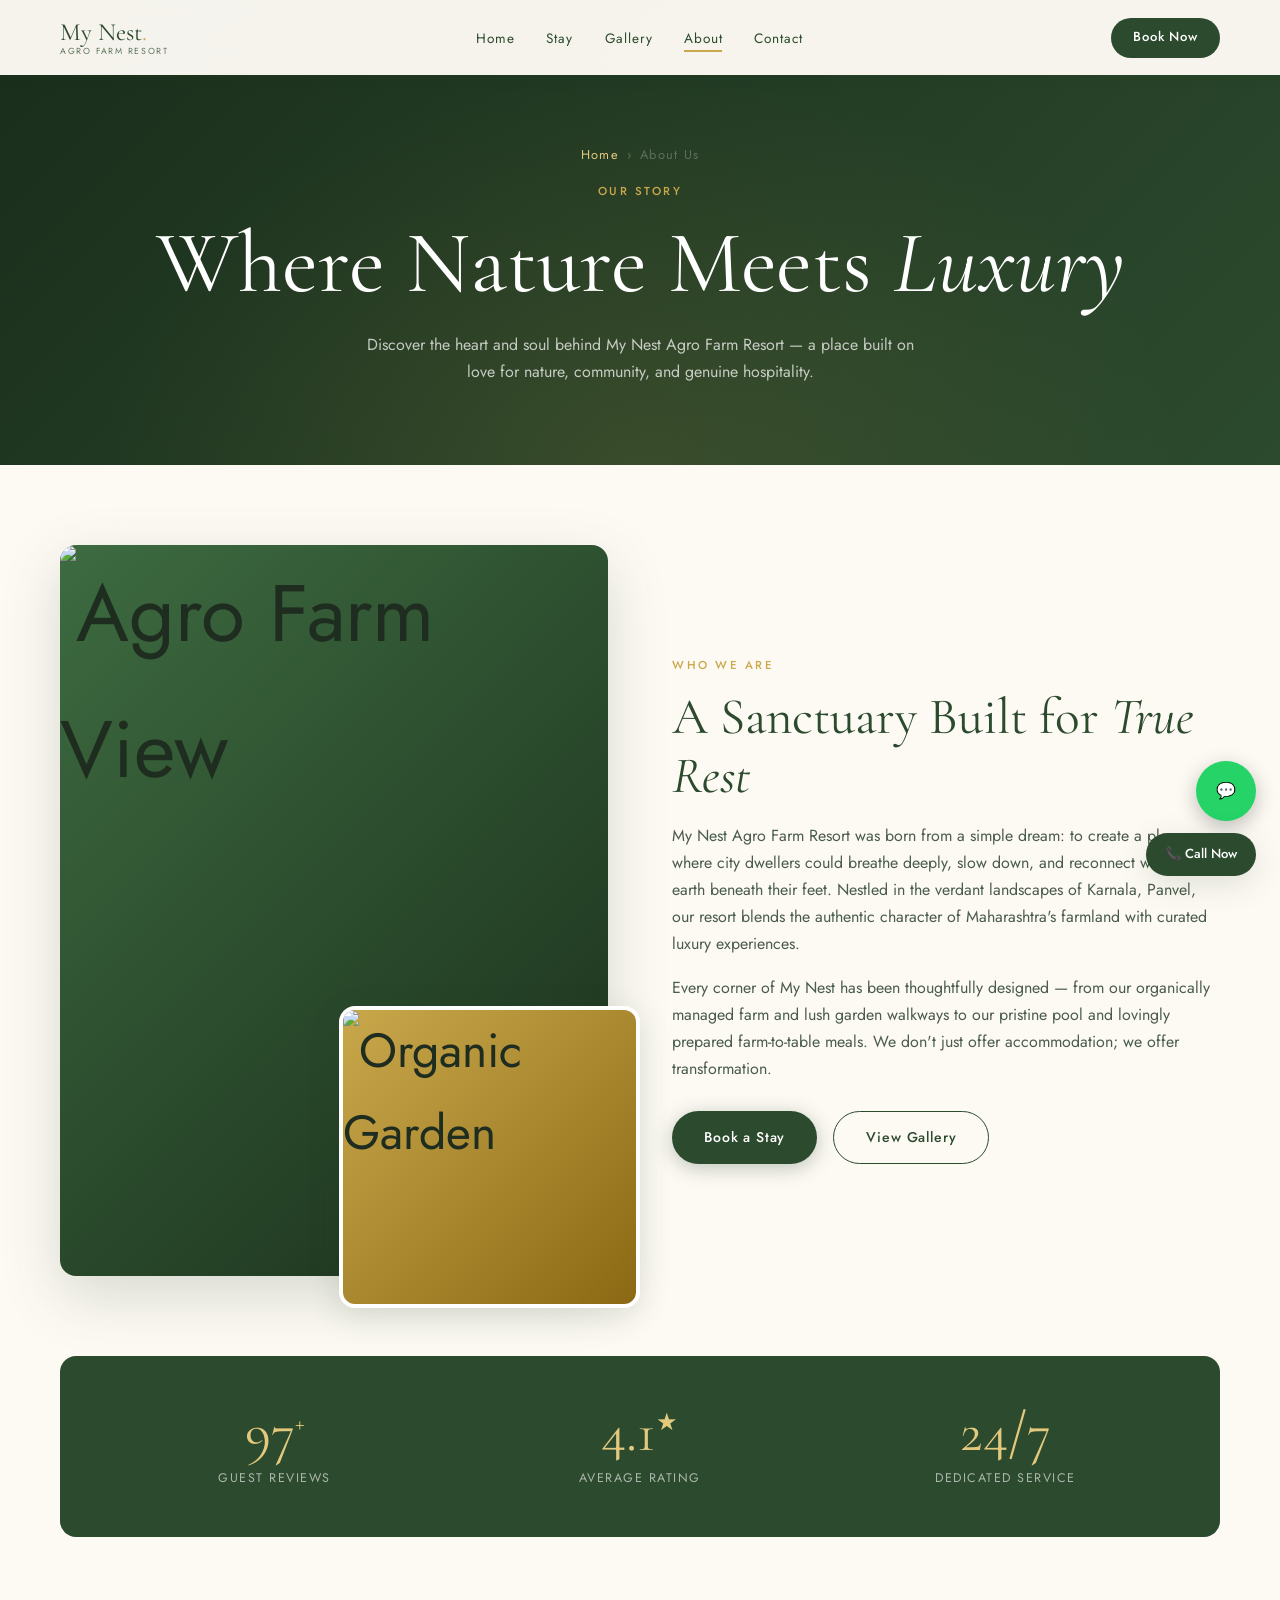
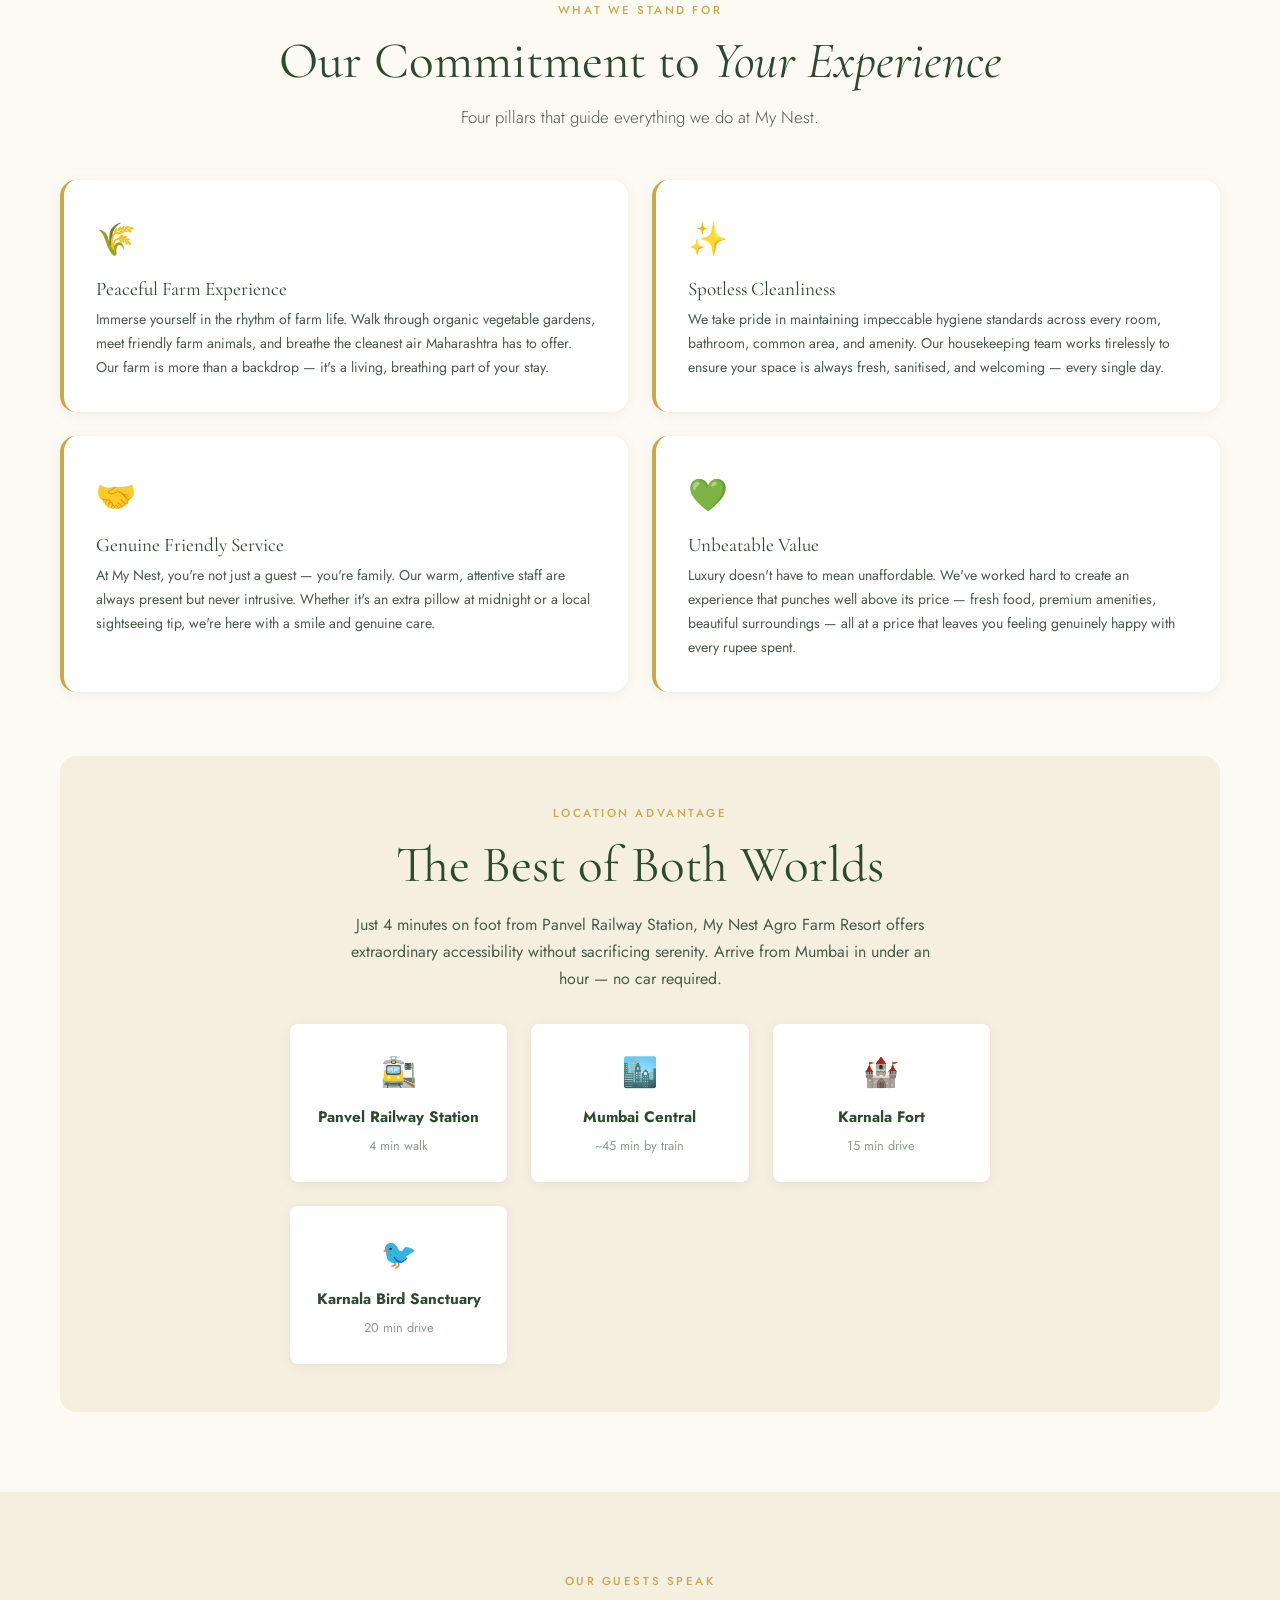
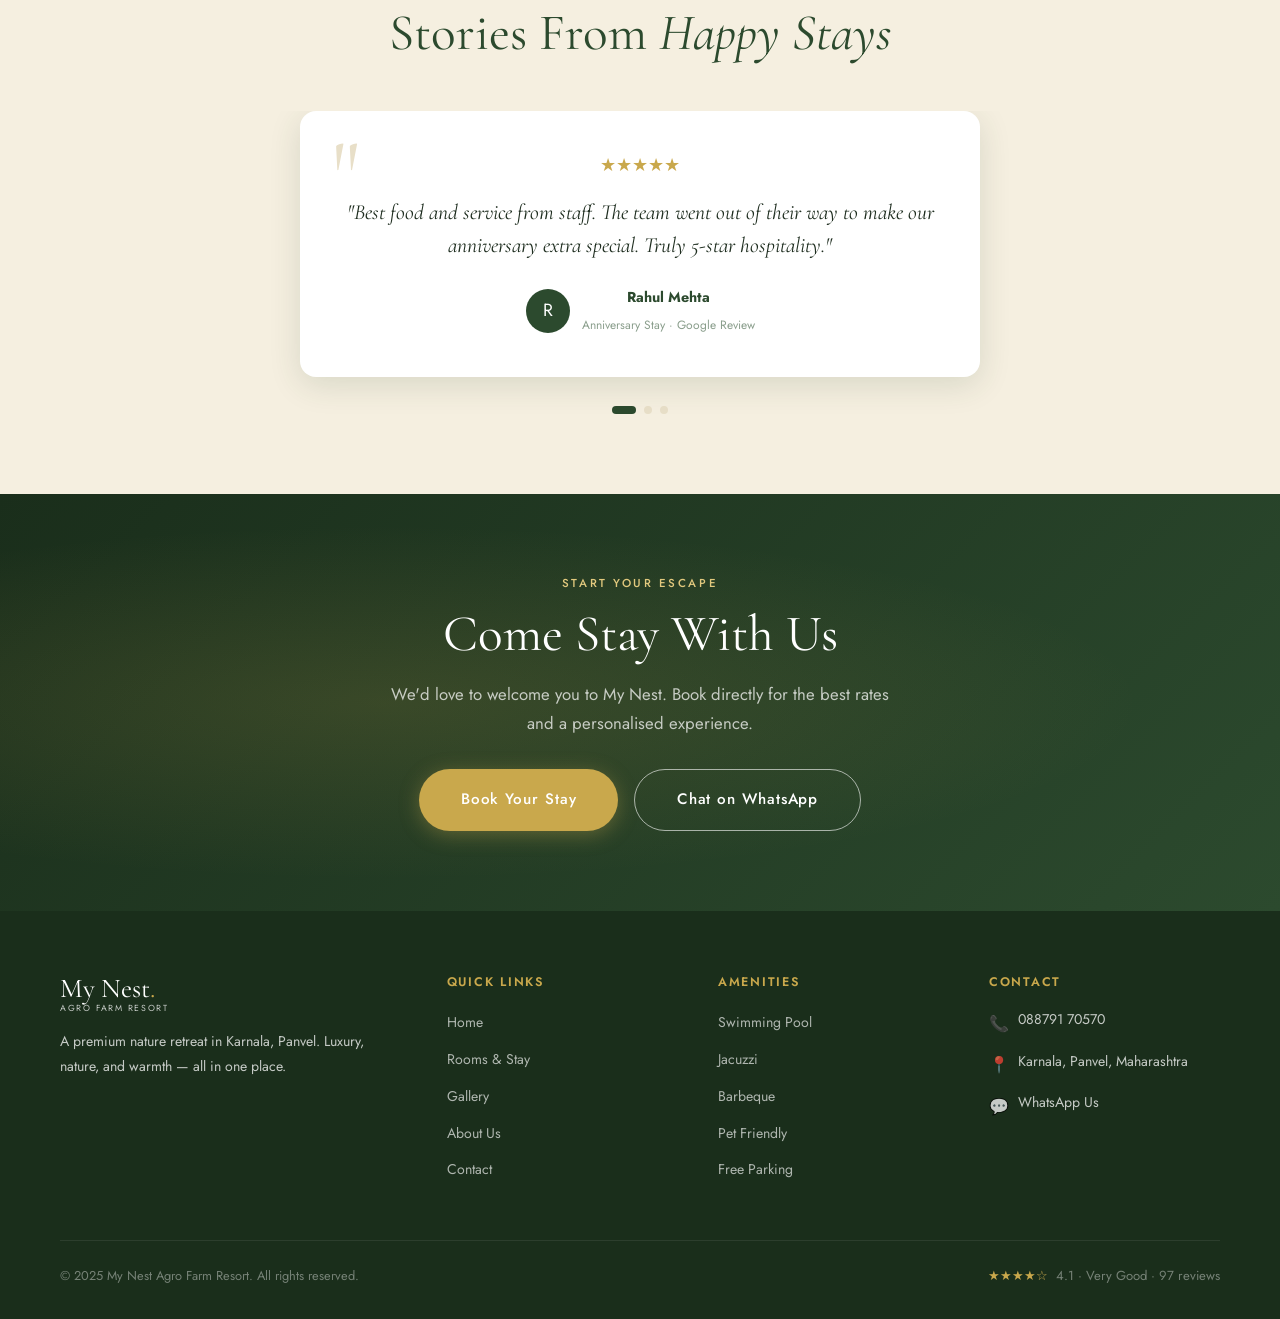
==== commit 677e82da: "new" ====
--- a/about.html
+++ b/about.html
@@ -53,8 +53,8 @@
     <div class="about-intro-grid">
       <div class="about-img-block fade-in">
         <div class="about-img-stack">
-          <div class="img-main-about">🌾</div>
-          <div class="img-secondary-about">🌿</div>
+          <div class="img-main-about"><img src="https://images.unsplash.com/photo-1500382017468-9049fed747ef?auto=format&fit=crop&w=800" alt="Agro Farm View" style="width:100%;height:100%;object-fit:cover;"></div>
+          <div class="img-secondary-about"><img src="https://images.unsplash.com/photo-1464226184884-fa280b87c399?auto=format&fit=crop&w=400" alt="Organic Garden" style="width:100%;height:100%;object-fit:cover;"></div>
         </div>
       </div>
       <div class="fade-in fade-in-delay-1">
--- a/style.css
+++ b/style.css
@@ -266,10 +266,11 @@
 /* Simulated scenic bg using CSS gradient */
 .hero-scenic {
   position: absolute; inset: 0;
-  background-image: linear-gradient(to bottom, rgba(26,46,27,0.4), rgba(26,46,27,0.7)), url('assets/hero.jpg');
+  background-image: linear-gradient(to bottom, rgba(26,46,27,0.3), rgba(26,46,27,0.6)), url('https://images.unsplash.com/photo-1500382017468-9049fed747ef?q=80&w=2000&auto=format&fit=crop');
   background-size: cover;
   background-position: center;
   background-repeat: no-repeat;
+  transition: transform 10s ease-out; /* Slow zoom effect */
   z-index: 0;
 }
 .hero-content {
@@ -411,8 +412,9 @@
   overflow: hidden;
   position: relative;
 }
-.room-thumb .img-ph {
+.room-thumb .img-ph, .room-thumb img {
   width: 100%; height: 100%;
+  object-fit: cover;
   display: flex; align-items: center; justify-content: center;
   font-size: 3rem;
   transition: transform 0.5s ease;
@@ -596,16 +598,16 @@
   align-items: flex-end;
 }
 .float-wa {
-  width: 54px; height: 54px;
+  width: 60px; height: 60px;
   background: #25D366;
   border-radius: 50%;
   display: flex; align-items: center; justify-content: center;
-  font-size: 1.5rem;
-  box-shadow: 0 4px 20px rgba(37,211,102,0.4);
+  box-shadow: 0 6px 20px rgba(0,0,0,0.25);
   transition: all var(--transition);
   cursor: pointer;
   animation: pulse-green 2.5s ease infinite;
 }
+.float-wa svg { width: 32px; height: 32px; fill: white; }
 .float-wa:hover { transform: scale(1.1); box-shadow: 0 6px 28px rgba(37,211,102,0.55); }
 .float-call {
   background: var(--forest);
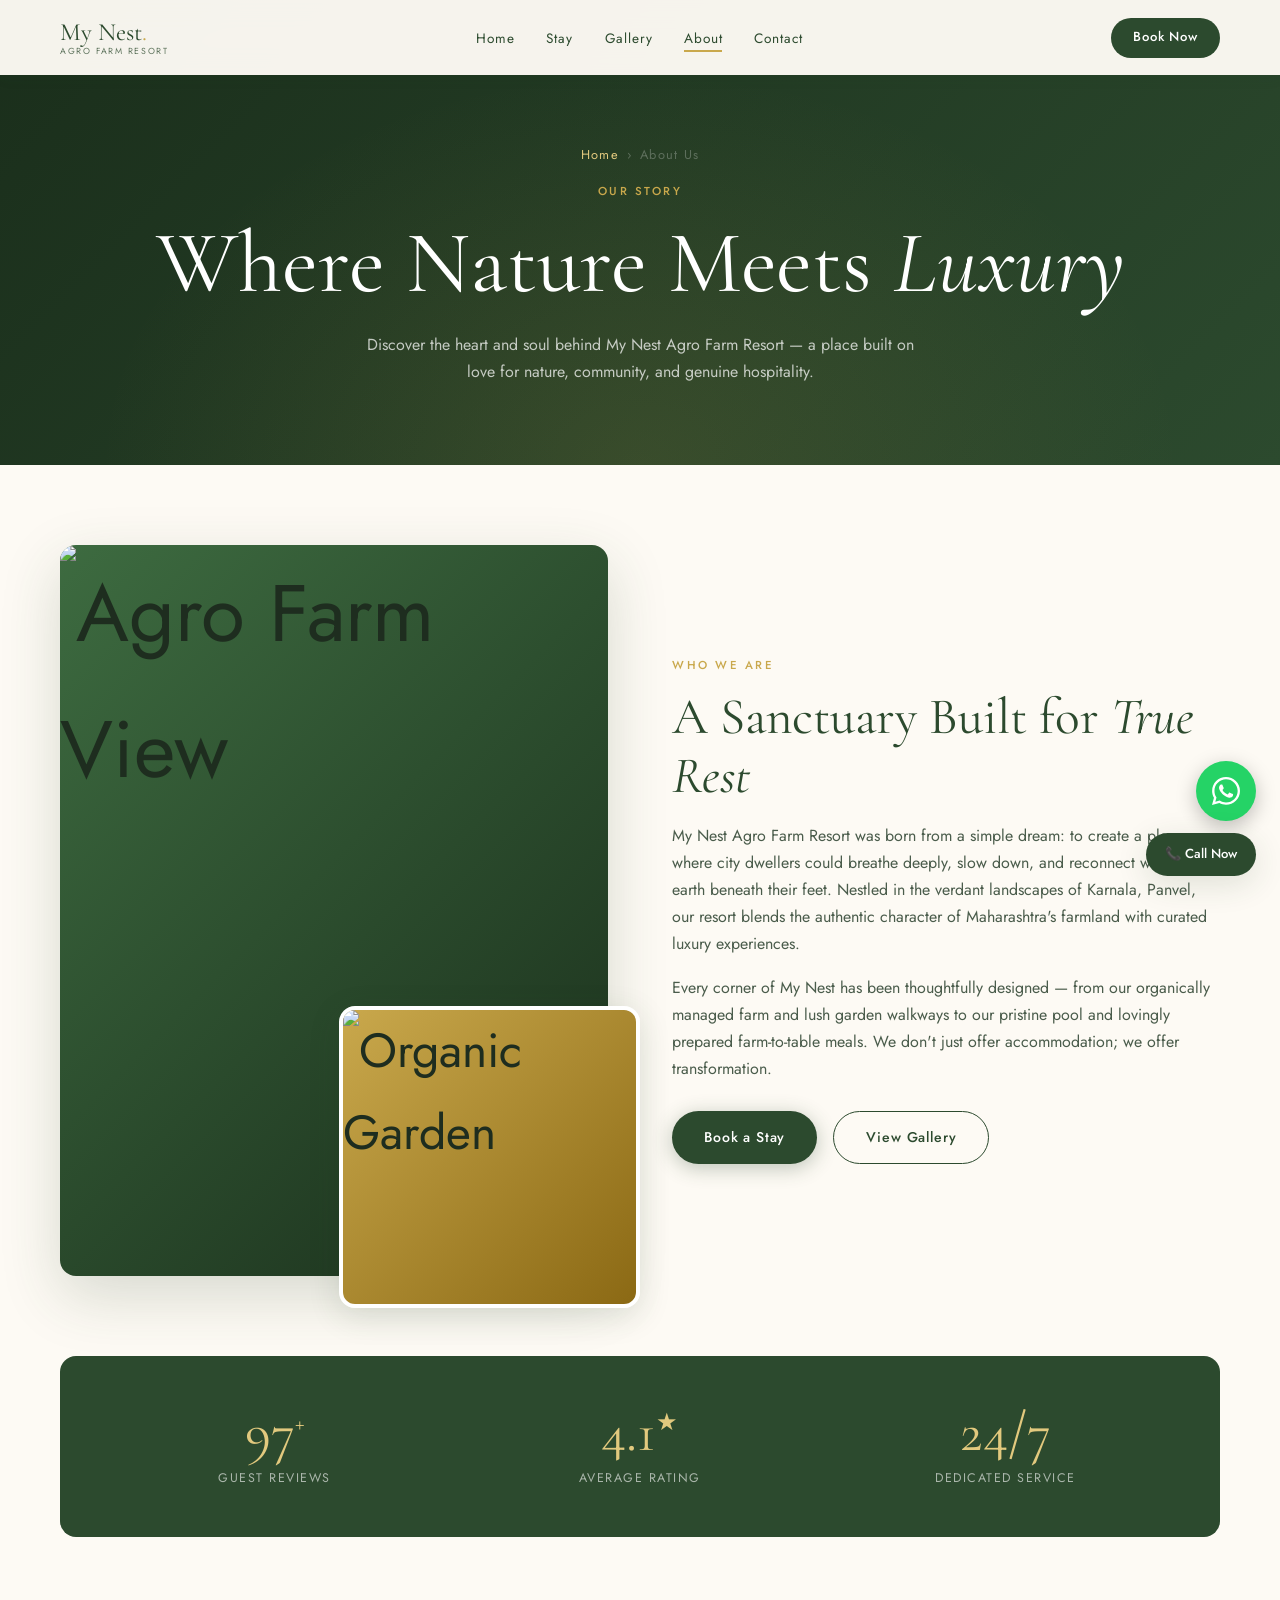
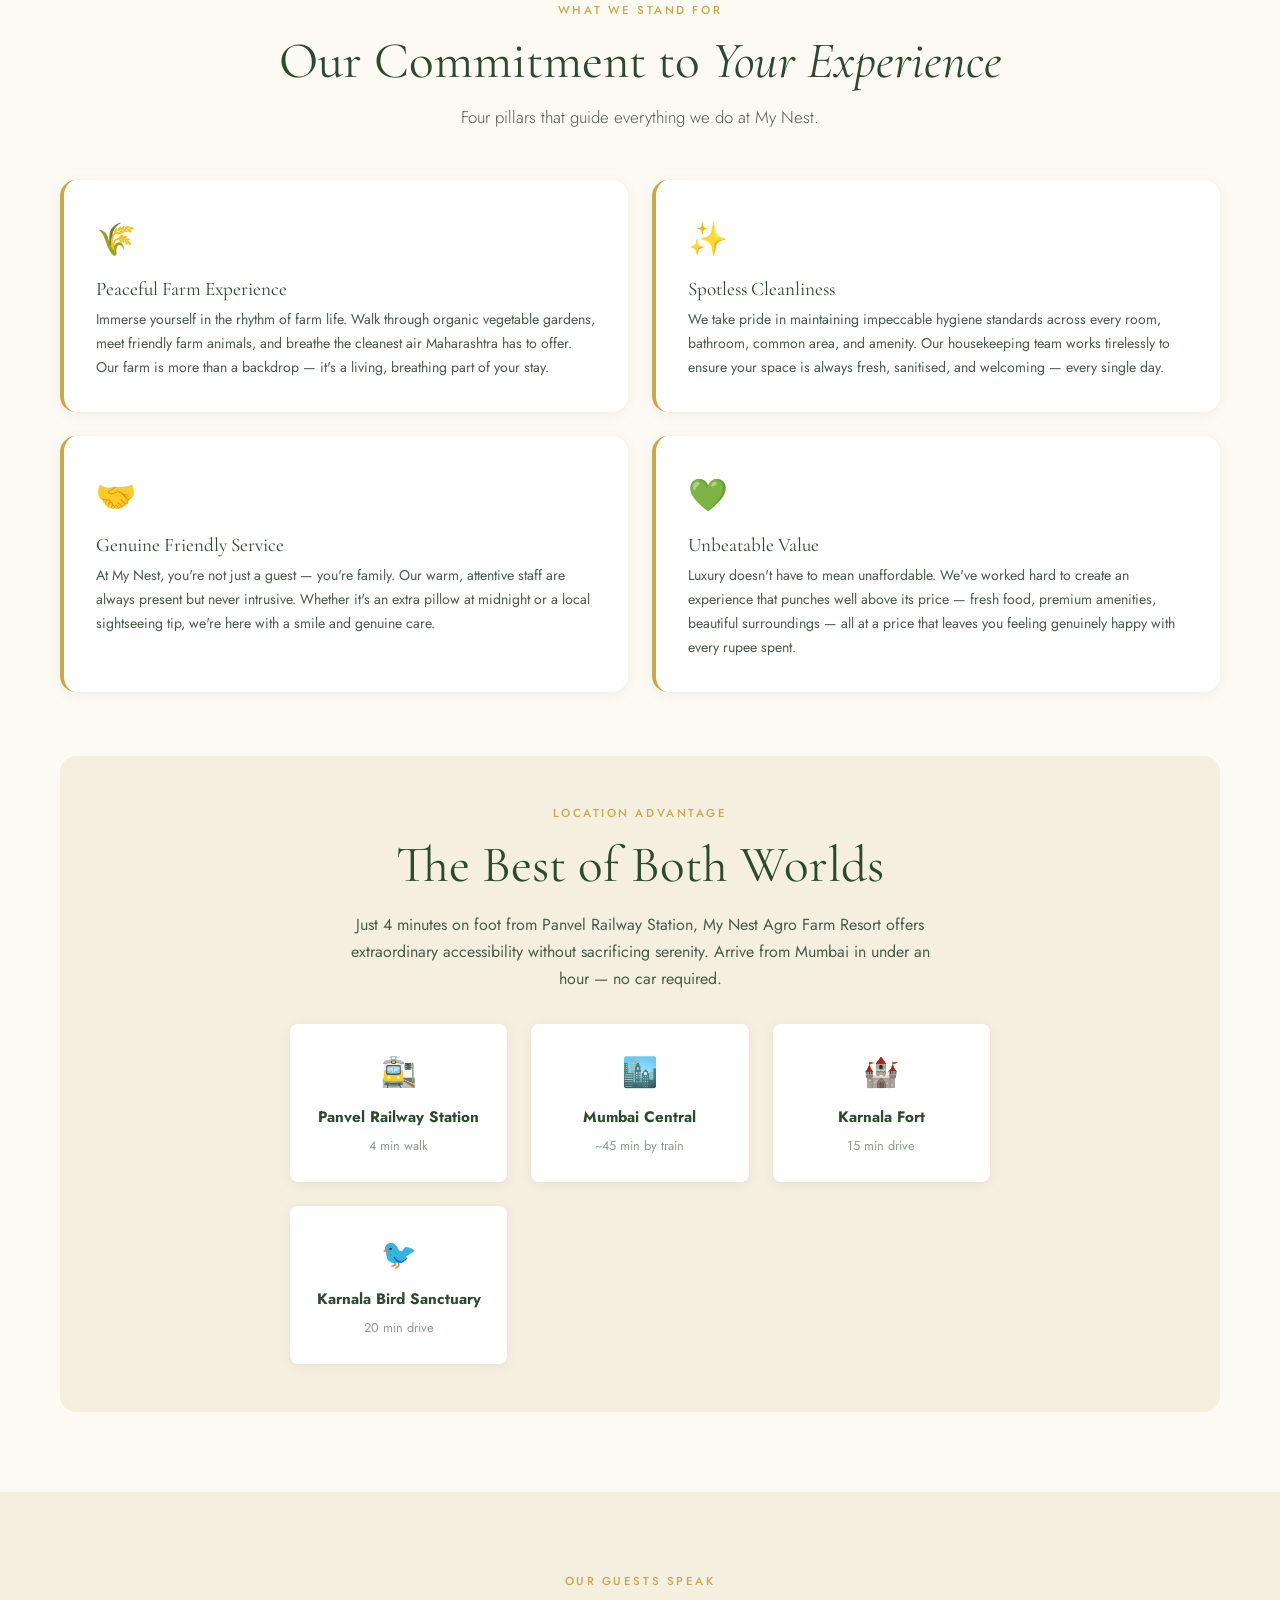
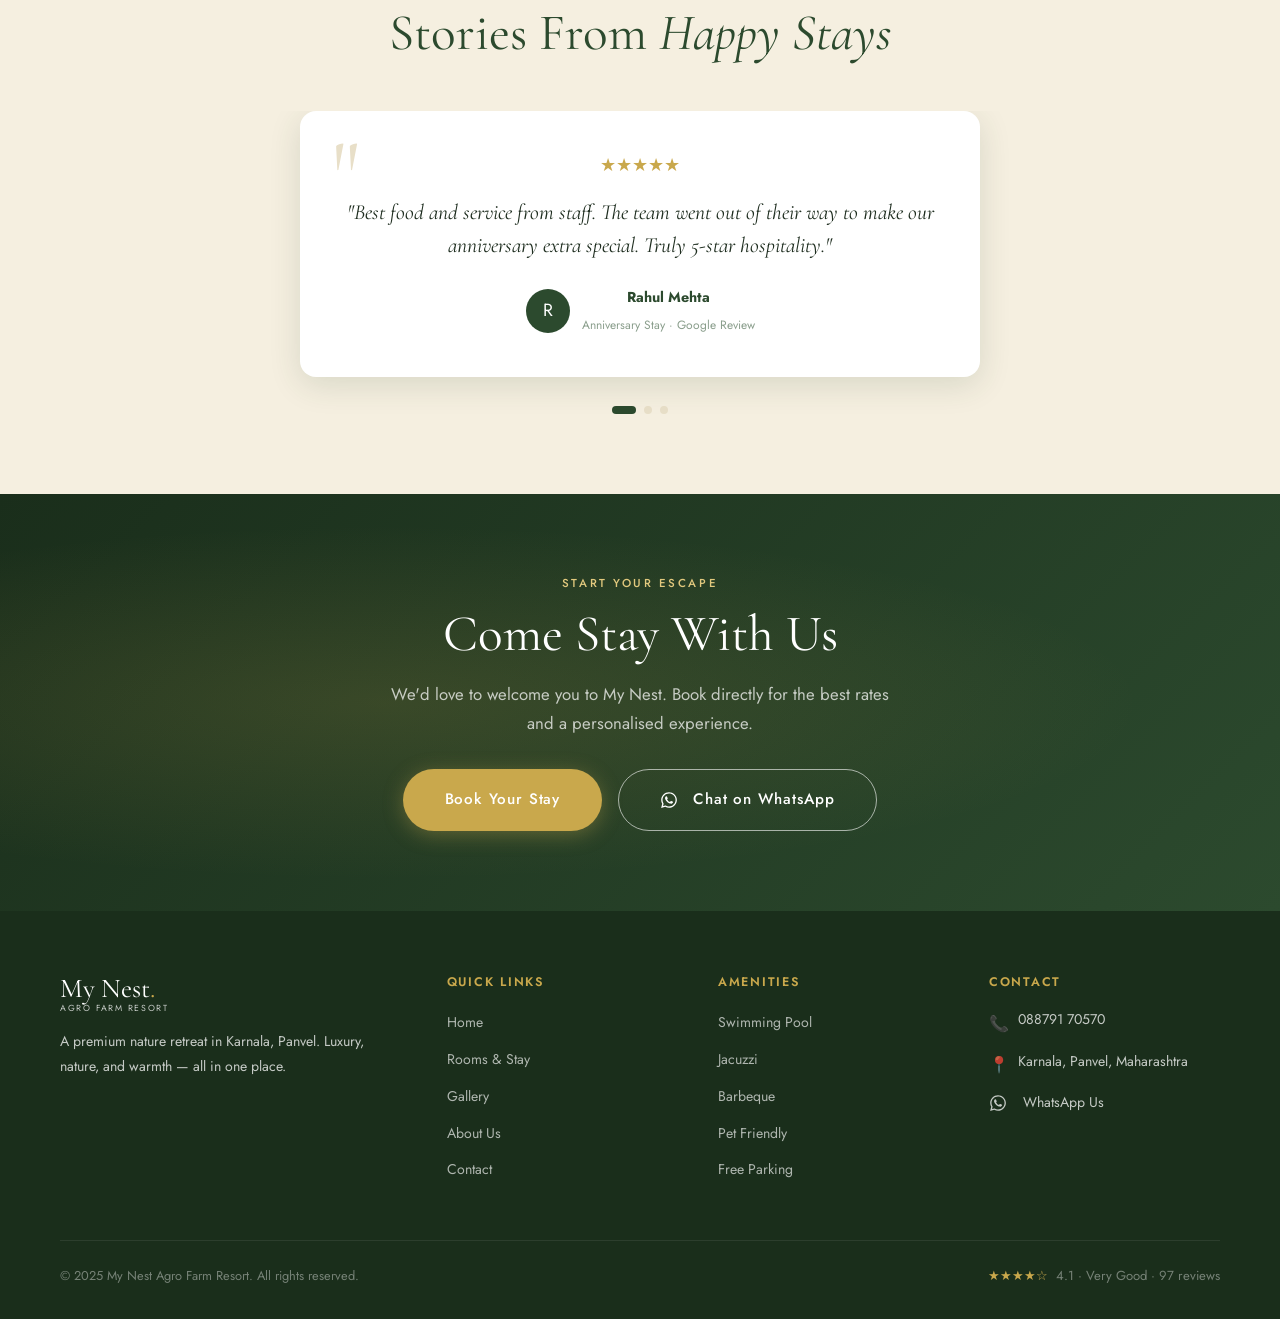
==== commit 9391cbe1: "new" ====
--- a/about.html
+++ b/about.html
@@ -196,7 +196,10 @@
     <p>We'd love to welcome you to My Nest. Book directly for the best rates and a personalised experience.</p>
     <div class="cta-btns" style="display:flex;gap:1rem;justify-content:center;flex-wrap:wrap;margin-top:1.5rem;">
       <a href="contact.html" class="btn btn-gold btn-lg">Book Your Stay</a>
-      <a href="#" class="btn btn-outline btn-lg" data-wa>Chat on WhatsApp</a>
+      <a href="#" class="btn btn-outline btn-lg" data-wa>
+        <span class="whatsapp-icon"><svg viewBox="0 0 448 512"><path d="M380.9 97.1C339 55.1 283.2 32 223.9 32c-122.4 0-222 99.6-222 222 0 39.1 10.2 77.3 29.6 111L0 480l117.7-30.9c32.4 17.7 68.9 27 106.1 27h.1c122.3 0 224.1-99.6 224.1-222 0-59.3-25.2-115-67.1-157zm-157 341.6c-33.2 0-65.7-8.9-94-25.7l-6.7-4-69.8 18.3L72 359.2l-4.4-7c-18.5-29.4-28.2-63.3-28.2-98.2 0-101.7 82.8-184.5 184.6-184.5 49.3 0 95.6 19.2 130.4 54.1 34.8 34.9 56.2 81.2 56.1 130.5 0 101.8-84.9 184.6-186.6 184.6zm101.2-138.2c-5.5-2.8-32.8-16.2-37.9-18-5.1-1.9-8.8-2.8-12.5 2.8-3.7 5.6-14.3 18-17.6 21.8-3.2 3.7-6.5 4.2-12 1.4-5.5-2.8-23.1-8.5-44-27.1-16.2-14.5-27.2-32.4-30.3-37.9-3.2-5.5-.3-8.5 2.5-11.2 2.5-2.5 5.5-6.5 8.3-9.7 2.8-3.3 3.7-5.6 5.6-9.3 1.8-3.7.9-6.9-.5-9.7-1.4-2.8-12.5-30.1-17.1-41.2-4.5-10.8-9.1-9.3-12.5-9.5-3.2-.2-6.9-.2-10.6-.2-3.7 0-9.7 1.4-14.8 6.9-5.1 5.6-19.4 19-19.4 46.3 0 27.3 19.9 53.7 22.6 57.4 2.8 3.7 39.1 59.7 94.8 83.8 13.3 5.7 23.7 9.1 31.7 11.7 13.3 4.2 25.4 3.6 35 2.2 10.7-1.6 32.8-13.4 37.4-26.4 4.6-13 4.6-24.1 3.2-26.4-1.3-2.5-5-3.9-10.5-6.6z"/></svg></span>
+        Chat on WhatsApp
+      </a>
     </div>
   </div>
 </section>
@@ -215,7 +218,10 @@
         <h5>Contact</h5>
         <div class="footer-contact-item"><span class="icon">📞</span><span><a href="tel:+918879170570" style="color:rgba(255,255,255,0.75)">088791 70570</a></span></div>
         <div class="footer-contact-item"><span class="icon">📍</span><span>Karnala, Panvel, Maharashtra</span></div>
-        <div class="footer-contact-item"><span class="icon">💬</span><span><a href="#" data-wa style="color:rgba(255,255,255,0.75)">WhatsApp Us</a></span></div>
+        <div class="footer-contact-item">
+          <span class="icon whatsapp-icon"><svg viewBox="0 0 448 512"><path d="M380.9 97.1C339 55.1 283.2 32 223.9 32c-122.4 0-222 99.6-222 222 0 39.1 10.2 77.3 29.6 111L0 480l117.7-30.9c32.4 17.7 68.9 27 106.1 27h.1c122.3 0 224.1-99.6 224.1-222 0-59.3-25.2-115-67.1-157zm-157 341.6c-33.2 0-65.7-8.9-94-25.7l-6.7-4-69.8 18.3L72 359.2l-4.4-7c-18.5-29.4-28.2-63.3-28.2-98.2 0-101.7 82.8-184.5 184.6-184.5 49.3 0 95.6 19.2 130.4 54.1 34.8 34.9 56.2 81.2 56.1 130.5 0 101.8-84.9 184.6-186.6 184.6zm101.2-138.2c-5.5-2.8-32.8-16.2-37.9-18-5.1-1.9-8.8-2.8-12.5 2.8-3.7 5.6-14.3 18-17.6 21.8-3.2 3.7-6.5 4.2-12 1.4-5.5-2.8-23.1-8.5-44-27.1-16.2-14.5-27.2-32.4-30.3-37.9-3.2-5.5-.3-8.5 2.5-11.2 2.5-2.5 5.5-6.5 8.3-9.7 2.8-3.3 3.7-5.6 5.6-9.3 1.8-3.7.9-6.9-.5-9.7-1.4-2.8-12.5-30.1-17.1-41.2-4.5-10.8-9.1-9.3-12.5-9.5-3.2-.2-6.9-.2-10.6-.2-3.7 0-9.7 1.4-14.8 6.9-5.1 5.6-19.4 19-19.4 46.3 0 27.3 19.9 53.7 22.6 57.4 2.8 3.7 39.1 59.7 94.8 83.8 13.3 5.7 23.7 9.1 31.7 11.7 13.3 4.2 25.4 3.6 35 2.2 10.7-1.6 32.8-13.4 37.4-26.4 4.6-13 4.6-24.1 3.2-26.4-1.3-2.5-5-3.9-10.5-6.6z"/></svg></span>
+          <span><a href="#" data-wa style="color:rgba(255,255,255,0.75)">WhatsApp Us</a></span>
+        </div>
       </div>
     </div>
     <div class="footer-bottom">
@@ -226,7 +232,9 @@
 </footer>
 
 <div class="float-btns">
-  <div class="float-wa" data-wa title="Chat on WhatsApp">💬</div>
+  <div class="float-wa" data-wa title="Chat on WhatsApp">
+    <svg viewBox="0 0 448 512"><path d="M380.9 97.1C339 55.1 283.2 32 223.9 32c-122.4 0-222 99.6-222 222 0 39.1 10.2 77.3 29.6 111L0 480l117.7-30.9c32.4 17.7 68.9 27 106.1 27h.1c122.3 0 224.1-99.6 224.1-222 0-59.3-25.2-115-67.1-157zm-157 341.6c-33.2 0-65.7-8.9-94-25.7l-6.7-4-69.8 18.3L72 359.2l-4.4-7c-18.5-29.4-28.2-63.3-28.2-98.2 0-101.7 82.8-184.5 184.6-184.5 49.3 0 95.6 19.2 130.4 54.1 34.8 34.9 56.2 81.2 56.1 130.5 0 101.8-84.9 184.6-186.6 184.6zm101.2-138.2c-5.5-2.8-32.8-16.2-37.9-18-5.1-1.9-8.8-2.8-12.5 2.8-3.7 5.6-14.3 18-17.6 21.8-3.2 3.7-6.5 4.2-12 1.4-5.5-2.8-23.1-8.5-44-27.1-16.2-14.5-27.2-32.4-30.3-37.9-3.2-5.5-.3-8.5 2.5-11.2 2.5-2.5 5.5-6.5 8.3-9.7 2.8-3.3 3.7-5.6 5.6-9.3 1.8-3.7.9-6.9-.5-9.7-1.4-2.8-12.5-30.1-17.1-41.2-4.5-10.8-9.1-9.3-12.5-9.5-3.2-.2-6.9-.2-10.6-.2-3.7 0-9.7 1.4-14.8 6.9-5.1 5.6-19.4 19-19.4 46.3 0 27.3 19.9 53.7 22.6 57.4 2.8 3.7 39.1 59.7 94.8 83.8 13.3 5.7 23.7 9.1 31.7 11.7 13.3 4.2 25.4 3.6 35 2.2 10.7-1.6 32.8-13.4 37.4-26.4 4.6-13 4.6-24.1 3.2-26.4-1.3-2.5-5-3.9-10.5-6.6z"/></svg>
+  </div>
   <div class="float-call" data-call>📞 Call Now</div>
 </div>
 
--- a/style.css
+++ b/style.css
@@ -92,6 +92,16 @@
   transition: all var(--transition);
   white-space: nowrap;
 }
+/* New CSS for embedded WhatsApp icons */
+.whatsapp-icon {
+  display: inline-block;
+  width: 18px; /* Standard icon size */
+  height: 18px;
+  vertical-align: middle;
+  margin-right: 0.4rem; /* Spacing from text */
+}
+.whatsapp-icon svg { width: 100%; height: 100%; fill: currentColor; }
+
 .btn-primary {
   background: var(--forest);
   color: var(--white);
@@ -206,7 +216,7 @@
 .hamburger span:nth-child(1) { top: 0px; }
 .hamburger span:nth-child(2) { top: 9px; }
 .hamburger span:nth-child(3) { top: 18px; }
-.navbar.light .hamburger span { background: var(--forest); }
+.navbar.light .hamburger:not(.open) span { background: var(--forest); }
 .hamburger.open span:nth-child(1) { top: 9px; transform: rotate(135deg); background: var(--white); }
 .hamburger.open span:nth-child(2) { opacity: 0; left: -60px; }
 .hamburger.open span:nth-child(3) { top: 9px; transform: rotate(-135deg); background: var(--white); }
@@ -243,7 +253,7 @@
 /* ─── Hero ─── */
 .hero {
   position: relative;
-  min-height: 100svh;
+  min-height: 100vh;
   display: flex;
   align-items: center;
   overflow: hidden;
@@ -714,15 +724,17 @@
 .gallery-section { background: var(--ivory); }
 .gallery-filters {
   display: flex; gap: 0.75rem; flex-wrap: wrap;
-  margin-bottom: 2rem;
+  margin-bottom: 3rem;
+  justify-content: center;
 }
 .filter-btn {
-  padding: 0.5rem 1.3rem;
+  padding: 0.6rem 1.6rem;
   border-radius: 50px;
-  border: 1.5px solid var(--beige-dark);
-  background: white;
+  border: 1px solid var(--beige-dark);
+  background: transparent;
   font-family: var(--font-body);
-  font-size: 0.82rem;
+  font-size: 0.85rem;
+  letter-spacing: 0.05em;
   cursor: pointer;
   transition: all var(--transition);
   color: var(--text-mid);
@@ -731,37 +743,54 @@
   background: var(--forest);
   border-color: var(--forest);
   color: white;
+  box-shadow: var(--shadow-sm);
 }
 .gallery-grid {
   display: grid;
-  grid-template-columns: repeat(3, 1fr);
-  gap: 1rem;
+  grid-template-columns: repeat(4, 1fr);
+  grid-auto-rows: 250px;
+  gap: 1.5rem;
+  grid-auto-flow: dense;
 }
 .gallery-item {
-  aspect-ratio: 1;
   border-radius: var(--radius-sm);
   overflow: hidden;
   cursor: pointer;
   position: relative;
   transition: transform var(--transition);
 }
-.gallery-item:nth-child(7) { grid-column: span 2; }
+.gallery-item.tall { grid-row: span 2; }
+.gallery-item.wide { grid-column: span 2; }
+.gallery-item.big { grid-column: span 2; grid-row: span 2; }
+
 .gallery-item .g-ph {
   width: 100%; height: 100%;
+  object-fit: cover;
   display: flex; align-items: center; justify-content: center;
-  font-size: 3.5rem;
   transition: transform 0.5s ease;
 }
 .gallery-item:hover .g-ph { transform: scale(1.07); }
 .gallery-item-overlay {
   position: absolute; inset: 0;
-  background: rgba(26,46,27,0);
+  background: linear-gradient(to top, rgba(26,46,27,0.8) 0%, rgba(26,46,27,0) 50%);
+  opacity: 0;
   display: flex; align-items: center; justify-content: center;
-  transition: all var(--transition);
-}
-.gallery-item:hover .gallery-item-overlay { background: rgba(26,46,27,0.45); }
-.gallery-item-overlay svg { opacity: 0; transition: opacity var(--transition); color: white; width: 36px; height: 36px; }
-.gallery-item:hover .gallery-item-overlay svg { opacity: 1; }
+  flex-direction: column;
+  padding: 1.5rem;
+  text-align: center;
+  transition: all var(--transition);
+}
+.gallery-item:hover .gallery-item-overlay { opacity: 1; }
+.gallery-item-overlay span {
+  color: var(--gold-light);
+  font-family: var(--font-display);
+  font-size: 1.2rem;
+  margin-top: 1rem;
+  transform: translateY(10px);
+  transition: transform 0.4s ease;
+}
+.gallery-item:hover .gallery-item-overlay span { transform: translateY(0); }
+.gallery-item-overlay svg { color: white; width: 28px; height: 28px; }
 
 /* Lightbox */
 .lightbox {
@@ -772,8 +801,19 @@
   align-items: center; justify-content: center;
 }
 .lightbox.open { display: flex; }
-.lightbox-inner { position: relative; max-width: 90vw; max-height: 90vh; text-align: center; }
-.lightbox-content { font-size: 8rem; display: block; }
+.lightbox-inner {
+  position: relative;
+  max-width: 85vw;
+  max-height: 85vh;
+  text-align: center;
+}
+.lightbox-content {
+  max-width: 100%;
+  max-height: 80vh;
+  object-fit: contain;
+  border-radius: var(--radius-sm);
+  box-shadow: 0 0 50px rgba(0,0,0,0.5);
+}
 .lightbox-close {
   position: absolute; top: -2.5rem; right: 0;
   background: none; border: none;
@@ -962,7 +1002,7 @@
 @media (max-width: 1024px) {
   .about-grid, .about-intro-grid { grid-template-columns: 1fr; }
   .about-visual { max-width: 480px; }
-  .rooms-grid { grid-template-columns: 1fr 1fr; }
+  .rooms-grid { grid-template-columns: repeat(2, 1fr); gap: 1rem; }
   .amenities-grid { grid-template-columns: repeat(4, 1fr); }
   .footer-grid { grid-template-columns: 1fr 1fr; }
   .room-full-card { grid-template-columns: 1fr; direction: ltr !important; }
@@ -974,6 +1014,16 @@
   .gallery-item:nth-child(7) { grid-column: span 1; }
 }
 @media (max-width: 768px) {
+  html { font-size: 15px; }
+  .section { padding: 3.5rem 0; }
+  h1 { font-size: clamp(2.2rem, 8vw, 3.5rem); }
+  h2 { font-size: clamp(1.8rem, 6vw, 2.5rem); }
+  
+  .hero-content { padding: 6rem 1.25rem 3rem; }
+  .hero-sub { font-size: 1rem; margin-bottom: 1.5rem; }
+  .hero-stats { margin-top: 2rem; gap: 1rem; }
+  .hero-stat strong { font-size: 1.5rem; }
+  
   .nav-links { display: none; }
   .hamburger { display: flex; }
   .mobile-nav { display: block; }
@@ -982,19 +1032,27 @@
   .about-features { grid-template-columns: 1fr; }
   .room-features-list { grid-template-columns: 1fr; }
   .form-row { grid-template-columns: 1fr; }
-  .hero-stats { gap: 1.2rem; }
   .footer-grid { grid-template-columns: 1fr; gap: 1.5rem; }
   .cta-banner .cta-btns { flex-direction: column; align-items: center; }
   .stats-row { grid-template-columns: 1fr; gap: 1.5rem; }
   .values-grid { grid-template-columns: 1fr; }
   .gallery-grid { grid-template-columns: repeat(2, 1fr); }
   .hero-ctas { flex-direction: column; align-items: flex-start; }
+  .room-full-info { padding: 1.5rem; }
+  .contact-info-card, .contact-form-card { padding: 1.5rem; }
 }
 @media (max-width: 480px) {
+  html { font-size: 14px; }
+  .section { padding: 3rem 0; }
+  .container { padding: 0 1rem; }
   .about-badge { right: 0; }
   .img-secondary-about { right: 0; }
   .gallery-grid { grid-template-columns: 1fr; }
   .gallery-item:nth-child(7) { grid-column: span 1; }
-  .float-btns { bottom: 1rem; right: 1rem; }
+  .float-btns { bottom: 1rem; right: 1rem; gap: 0.5rem; }
+  .float-wa { width: 50px; height: 50px; }
+  .float-wa svg { width: 24px; height: 24px; }
+  .float-call { padding: 0.5rem 1rem; font-size: 0.75rem; }
   .amenities-grid { grid-template-columns: repeat(2,1fr); gap: 0.75rem; }
-}
+  .hero-tag { font-size: 0.65rem; padding: 0.3rem 0.8rem; }
+}
